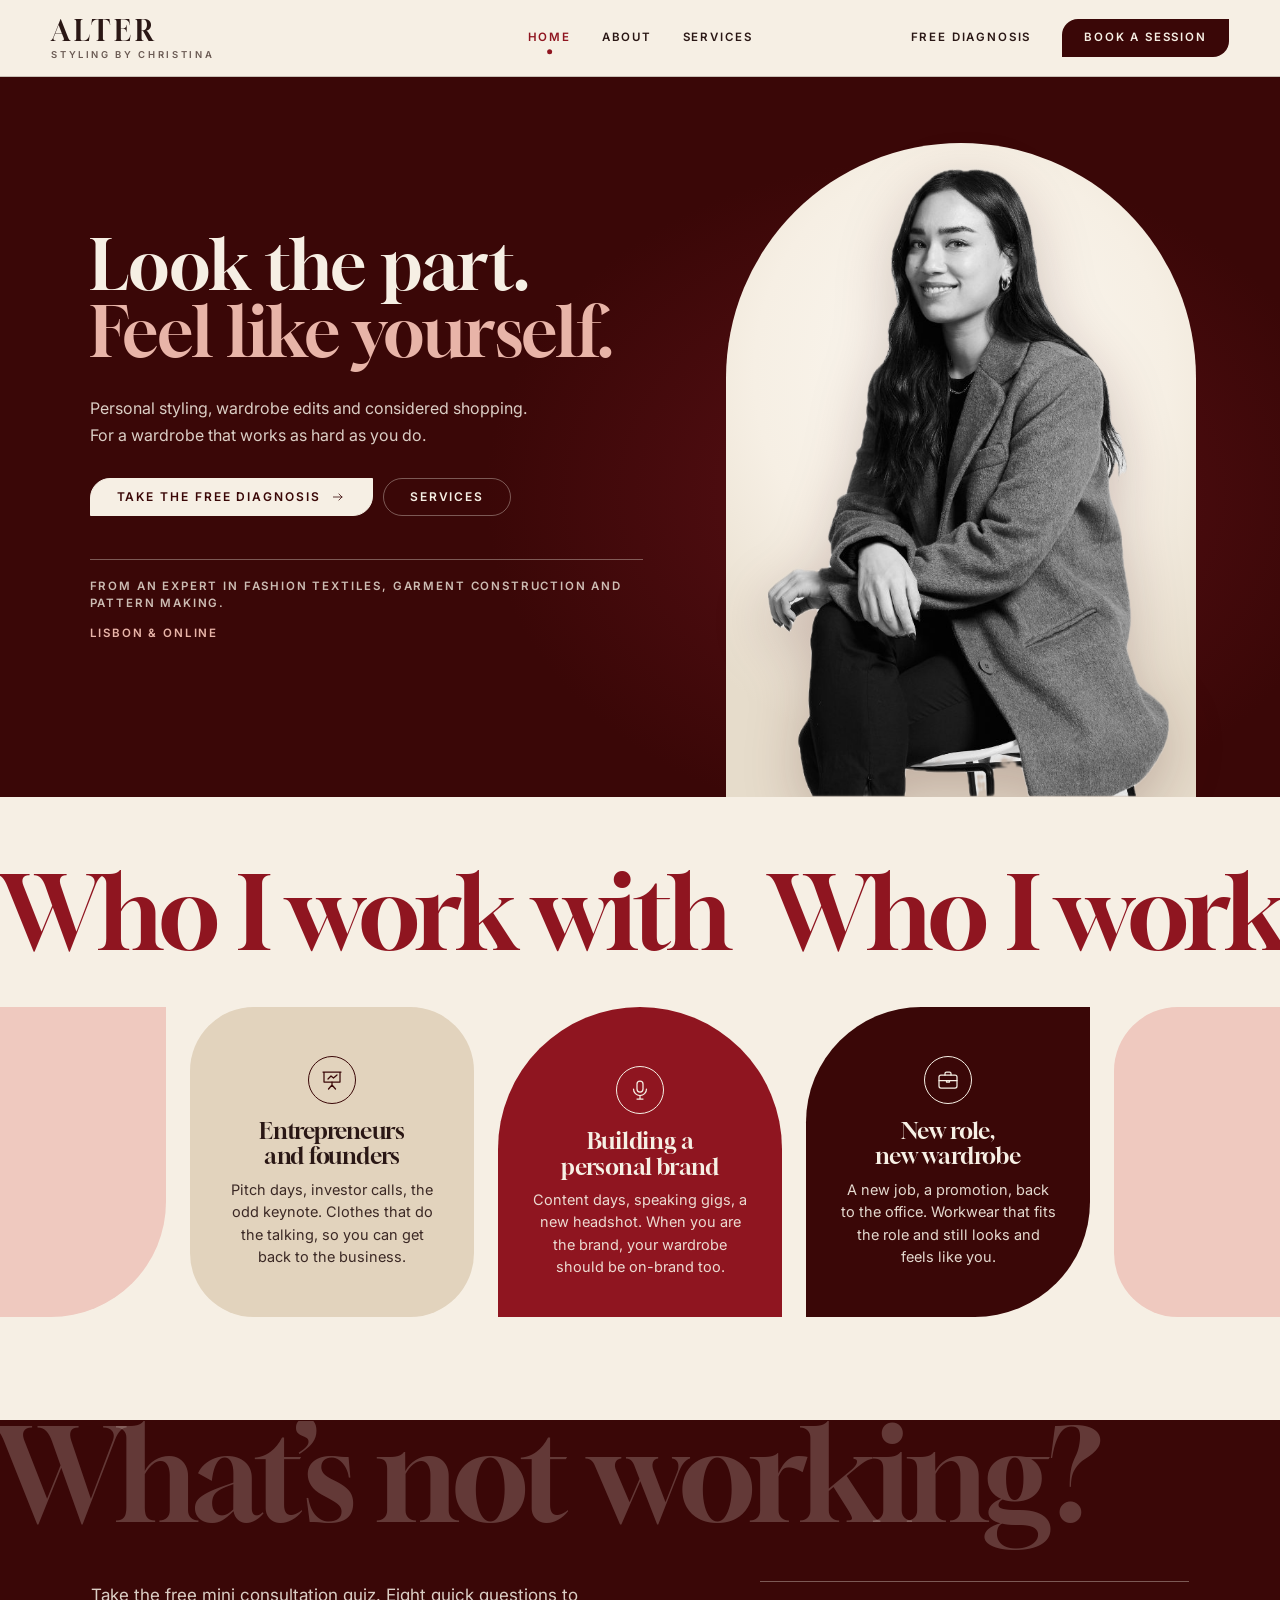
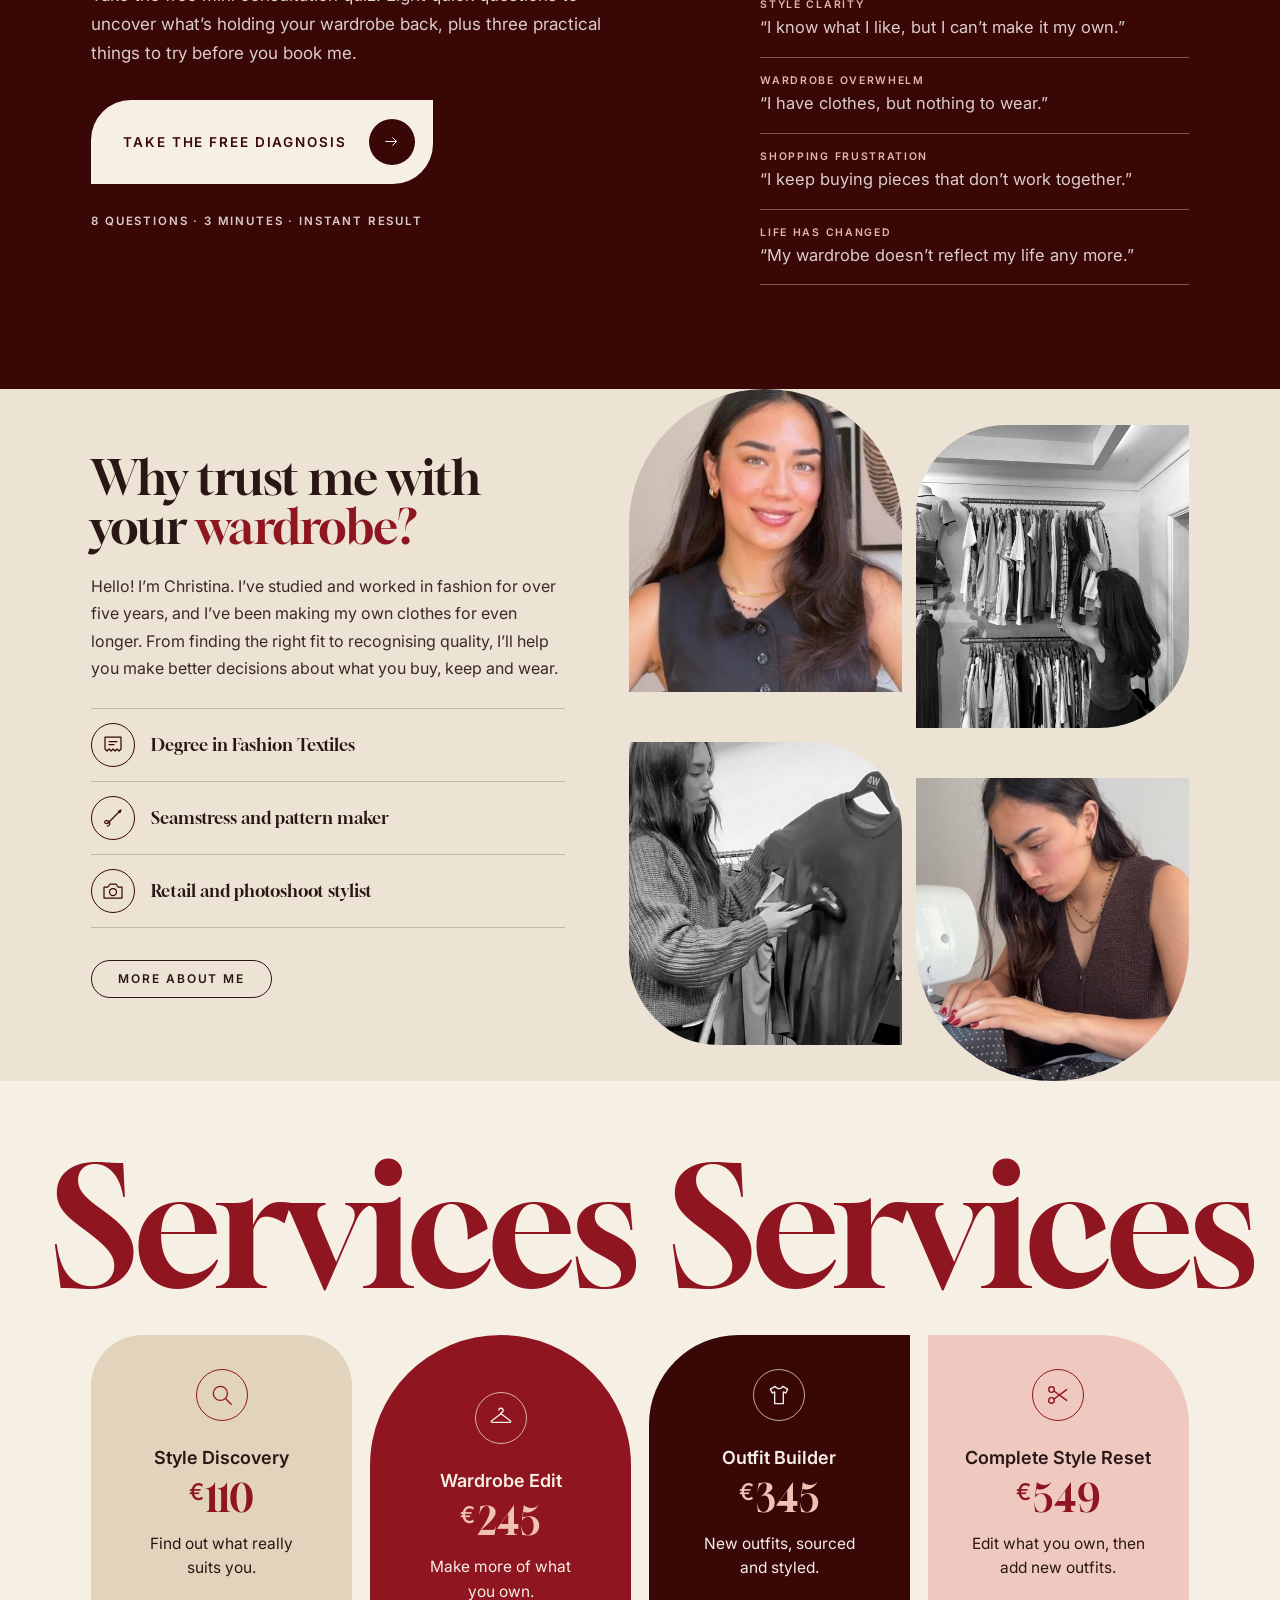
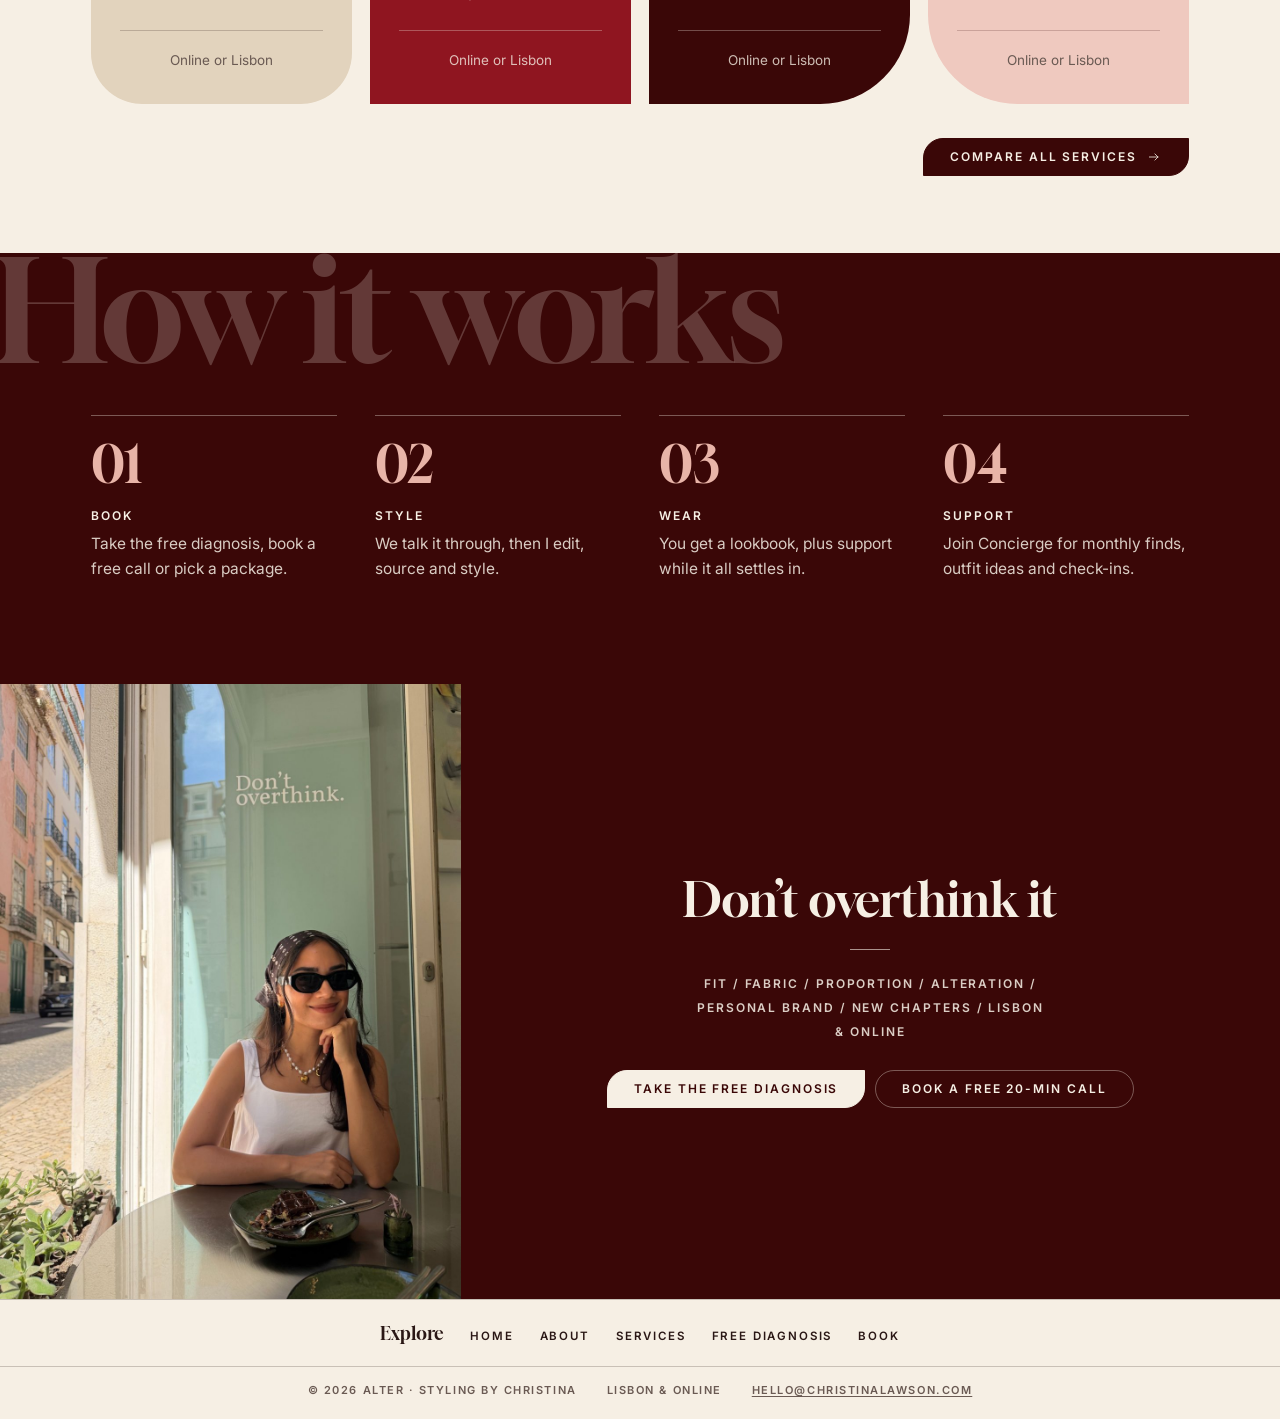
==== index.html @ 3472af80 "Launch ALTER, styling by Christina Static site for stylingbychristina.com: home, about, services, fr" ====
<!doctype html>
<html lang="en-GB">
<head>
<meta charset="utf-8">
<meta name="viewport" content="width=device-width, initial-scale=1">
<title>ALTER · Personal styling by Christina</title>
<meta name="description" content="Personal styling from someone trained in how clothes are made. Wardrobe edits, outfit building and fit advice, online and in Lisbon.">
<link rel="canonical" href="https://stylingbychristina.com/">
<meta property="og:type" content="website">
<meta property="og:site_name" content="ALTER · Styling by Christina">
<meta property="og:title" content="ALTER · Personal styling by Christina">
<meta property="og:description" content="Personal styling from someone trained in how clothes are made. Wardrobe edits, outfit building and fit advice, online and in Lisbon.">
<meta property="og:url" content="https://stylingbychristina.com/">
<meta property="og:image" content="https://stylingbychristina.com/img/share.jpg">
<meta name="twitter:card" content="summary_large_image">
<link rel="preconnect" href="https://fonts.googleapis.com">
<link rel="preconnect" href="https://fonts.gstatic.com" crossorigin>
<link rel="stylesheet" href="https://fonts.googleapis.com/css2?family=Gloock&family=Inter:wght@400;500;600&display=swap">
<link rel="stylesheet" href="style.css?v=235">
<link rel="icon" href="favicon.svg" type="image/svg+xml">
</head>
<body>
<a class="skip" href="#main">Skip to content</a>
<header class="hdr">
  <div class="hdr__in">
    <nav class="nav" id="nav" aria-label="Main">
      <div class="nav__l"><a href="index.html" aria-current="page">Home</a><a href="about.html">About</a><a href="services.html">Services</a></div>
      <div class="nav__r"><a href="quiz.html">Free diagnosis</a><a href="book.html">Book a session</a></div>
    </nav>
    <a class="logo" href="index.html" aria-label="ALTER, home"><span class="logo__word">ALTER</span><span class="logo__sub">Styling by Christina</span></a>
    <button class="menu-btn" type="button" aria-expanded="false" aria-controls="nav">Menu</button>
  </div>
</header>
<main id="main">

<section class="hero dark">
  <div class="wrap hero__in">
    <div class="hero__copy">
      <h1 class="hero__title"><span class="nw">Look the part.</span> <em class="nw">Feel like yourself.</em></h1>
      <p class="hero__lead"><span>Personal styling, wardrobe edits and considered shopping.</span> <span>For a wardrobe that works as hard as you do.</span></p>
      <div class="btn-row"><a class="btn btn--fill" href="quiz.html">Take the free diagnosis <span class="arr" aria-hidden="true"></span></a><a class="btn" href="services.html">Services</a></div>
      <p class="hero__cred">From an expert in fashion textiles, garment construction and pattern making.<span class="hero__cred-place">Lisbon &amp; online</span></p>
    </div>
    <figure class="hero__fig">
      <img src="img/coat-cutout.png" alt="Christina, smiling, in a grey wool coat" width="635" height="955" fetchpriority="high">
    </figure>
  </div>
</section>

<section class="sec who who--type">
  <div class="who__type" aria-hidden="true">
    <div class="who__row"><span>Who I work with &nbsp;Who I work with &nbsp;Who I work with &nbsp;Who I work with &nbsp;</span></div>
  </div>
  <div class="wrap">
    <div class="who__head">
      <h2 class="visually-hidden">Who I work with</h2>
    </div>
    <ul class="shapes shapes--bleed" role="list">
      <li class="shape-blank" aria-hidden="true"><div class="shape shape--arch"></div></li>
      <li class="shape-blank" aria-hidden="true"><div class="shape shape--leaf shape--blush"></div></li>
      <li><div class="shape shape--soft"><span class="shape__icon"><svg viewBox="0 0 24 24" fill="none" stroke="currentColor" stroke-width="1.25" stroke-linecap="round" stroke-linejoin="round" aria-hidden="true"><path d="M3 4h18M4 4v10h16V4"/><path d="m8 11 3-3 2.5 2L17 7"/><path d="M12 14v3M8.5 21l3.5-4 3.5 4"/></svg></span><h3>Entrepreneurs and founders</h3><p>Pitch days, investor calls, the odd keynote. Clothes that do the talking, so you can get back to the business.</p></div></li>
      <li><div class="shape shape--arch"><span class="shape__icon"><svg viewBox="0 0 24 24" fill="none" stroke="currentColor" stroke-width="1.25" stroke-linecap="round" stroke-linejoin="round" aria-hidden="true"><rect x="9" y="3" width="6" height="11" rx="3"/><path d="M5.5 11a6.5 6.5 0 0 0 13 0M12 17.5V21M9 21h6"/></svg></span><h3>Building a personal brand</h3><p>Content days, speaking gigs, a new headshot. When you are the brand, your wardrobe should be on-brand too.</p></div></li>
      <li><div class="shape shape--leaf"><span class="shape__icon"><svg viewBox="0 0 24 24" fill="none" stroke="currentColor" stroke-width="1.25" stroke-linecap="round" stroke-linejoin="round" aria-hidden="true"><rect x="3" y="7" width="18" height="13" rx="2"/><path d="M9 7V5.5A1.5 1.5 0 0 1 10.5 4h3A1.5 1.5 0 0 1 15 5.5V7M3 12.5h18M10.5 12.5v1.5h3v-1.5"/></svg></span><h3>New role, new wardrobe</h3><p>A new job, a promotion, back to the office. Workwear that fits the role and still looks and feels like you.</p></div></li>
      <li class="shape-blank" aria-hidden="true"><div class="shape shape--soft shape--blush"></div></li>
      <li class="shape-blank" aria-hidden="true"><div class="shape shape--arch"></div></li>
    </ul>
  </div>
</section>


<section class="c-diag dark c-diag--corner">
  <h2 class="method-corner corner-wrap">What’s not working?</h2>
  <div class="wrap c-diag__in">
    <div class="c-diag__text">
      <p>Take the free mini consultation quiz. Eight quick questions to uncover what’s holding your wardrobe back, plus three practical things to try before you book me.</p>
      <a class="btn btn--fill c-diag__cta" href="quiz.html">Take the free diagnosis <span class="arr" aria-hidden="true"></span></a>
      <p class="c-diag__meta">8 questions · 3 minutes · instant result</p>
    </div>
    <ul class="c-diag__quotes" role="list"><li><span>Style clarity</span><p>“I know what I like, but I can’t make it my own.”</p></li><li><span>Wardrobe overwhelm</span><p>“I have clothes, but nothing to wear.”</p></li><li><span>Shopping frustration</span><p>“I keep buying pieces that don’t work together.”</p></li><li><span>Life has changed</span><p>“My wardrobe doesn’t reflect my life any more.”</p></li></ul>
  </div>
</section>

<section class="sec sec--sand heart-sec">
  <div class="wrap heart">
    <div>
      <h2>Why trust me with your <em>wardrobe?</em></h2>
      <p class="lead heart__hello">Hello! I’m Christina. I’ve studied and worked in fashion for over five years, and I’ve been making my own clothes for even longer. From finding the right fit to recognising quality, I’ll help you make better decisions about what you buy, keep and wear.</p>
      <ul class="trust">
        <li><span class="trust__icon"><svg viewBox="0 0 24 24" fill="none" stroke="currentColor" stroke-width="1.25" stroke-linecap="round" stroke-linejoin="round" aria-hidden="true"><path d="M4 4h16v12l-2 2-2-2-2 2-2-2-2 2-2-2-2 2-2-2z"/><path d="M8 8.5h8M8 11.5h5"/></svg></span><div><strong>Degree in Fashion Textiles</strong></div></li>
        <li><span class="trust__icon"><svg viewBox="0 0 24 24" fill="none" stroke="currentColor" stroke-width="1.25" stroke-linecap="round" stroke-linejoin="round" aria-hidden="true"><path d="M20 4 7.5 16.5"/><circle cx="18.6" cy="5.4" r=".9"/><path d="M7.5 16.5c-1.6 1.6-3.8 1.2-3.8-.4s2.6-2 4.2-.6c1.8 1.6 1 4.6-1.6 4.6"/></svg></span><div><strong>Seamstress and pattern maker</strong></div></li>
        <li><span class="trust__icon"><svg viewBox="0 0 24 24" fill="none" stroke="currentColor" stroke-width="1.25" stroke-linecap="round" stroke-linejoin="round" aria-hidden="true"><path d="M3 8h4l2-3h6l2 3h4v11H3z"/><circle cx="12" cy="13" r="3.5"/></svg></span><div><strong>Retail and photoshoot stylist</strong></div></li>
      </ul>
      <a class="btn" href="about.html">More about me</a>
    </div>
    <figure class="heart__grid">
      <img src="img/headshot.jpg" alt="Christina, smiling, in a black waistcoat" width="286" height="358" loading="lazy">
      <img class="bw" src="img/rail.jpg" alt="Christina looking through a rail of clothes" width="1050" height="1400" loading="lazy" style="object-position:60% 40%">
      <img class="bw" src="img/steaming.jpg" alt="Christina steaming a black T-shirt" width="869" height="1400" loading="lazy" style="object-position:40% 30%">
      <img src="img/sewing.jpg" alt="Christina at her sewing machine" width="801" height="1400" loading="lazy" style="object-position:50% 45%">
    </figure>
  </div>
</section>

<section class="c-svc">
  <div class="c-svc__stage">
    <p class="c-svc__word" aria-hidden="true"><span>Services Services Services Services</span></p>
  </div>
  <div class="wrap">
    <h2 class="sr-only">Services</h2>
    <ol class="c-svc__list" role="list"><li><a class="c-svc__item" href="services.html#discovery"><span class="c-svc__icon"><svg viewBox="0 0 24 24" fill="none" stroke="currentColor" stroke-width="1.25" stroke-linecap="round" stroke-linejoin="round" aria-hidden="true"><circle cx="10.5" cy="10.5" r="6.5"/><path d="m15.4 15.4 5.1 5.1"/></svg></span><h3>Style Discovery</h3><span class="c-svc__price"><span class="cur">€</span>110</span><p>Find out what really suits you.</p><span class="c-svc__fmt">Online or Lisbon</span></a></li><li><a class="c-svc__item" href="services.html#edit"><span class="c-svc__icon"><svg viewBox="0 0 24 24" fill="none" stroke="currentColor" stroke-width="1.25" stroke-linecap="round" stroke-linejoin="round" aria-hidden="true"><path d="M10 4.6a2 2 0 1 1 2 2.4V8"/><path d="M12 8 3.4 14.6c-.7.5-.3 1.4.5 1.4h16.2c.8 0 1.2-.9.5-1.4L12 8z"/></svg></span><h3>Wardrobe Edit</h3><span class="c-svc__price"><span class="cur">€</span>245</span><p>Make more of what you own.</p><span class="c-svc__fmt">Online or Lisbon</span></a></li><li><a class="c-svc__item" href="services.html#builder"><span class="c-svc__icon"><svg viewBox="0 0 24 24" fill="none" stroke="currentColor" stroke-width="1.25" stroke-linecap="round" stroke-linejoin="round" aria-hidden="true"><path d="M8.5 4 4 6.6l1.7 3.6L8 9.2V20h8V9.2l2.3 1 1.7-3.6L15.5 4c-.6 1.4-1.9 2.2-3.5 2.2S9.1 5.4 8.5 4z"/></svg></span><h3>Outfit Builder</h3><span class="c-svc__price"><span class="cur">€</span>345</span><p>New outfits, sourced and styled.</p><span class="c-svc__fmt">Online or Lisbon</span></a></li><li><a class="c-svc__item" href="services.html#reset"><span class="c-svc__icon"><svg viewBox="0 0 24 24" fill="none" stroke="currentColor" stroke-width="1.25" stroke-linecap="round" stroke-linejoin="round" aria-hidden="true"><circle cx="6" cy="7" r="2.6"/><circle cx="6" cy="17" r="2.6"/><path d="M8.3 8.3 20 17M8.3 15.7 20 7"/></svg></span><h3>Complete Style Reset</h3><span class="c-svc__price"><span class="cur">€</span>549</span><p>Edit what you own, then add new outfits.</p><span class="c-svc__fmt">Online or Lisbon</span></a></li></ol>
    <div class="c-svc__more"><a class="btn btn--fill" href="services.html">Compare all services <span class="arr" aria-hidden="true"></span></a></div>
  </div>
</section>


<section class="sec dark method-wrap method-wrap--corner">
  <h2 class="method-corner">How it works</h2>
  <div class="wrap">
    <ol class="method" role="list">
      <li class="mstep"><i>01</i><strong>Book</strong><span>Take the free diagnosis, book a free call or pick a package.</span></li>
      <li class="mstep"><i>02</i><strong>Style</strong><span>We talk it through, then I edit, source and style.</span></li>
      <li class="mstep"><i>03</i><strong>Wear</strong><span>You get a lookbook, plus support while it all settles in.</span></li>
      <li class="mstep"><i>04</i><strong>Support</strong><span>Join Concierge for monthly finds, outfit ideas and check-ins.</span></li>
    </ol>
    </div>
  </div>
</section>

<section class="s-split">
  <div class="ph" style="background-image:url(img/cafe-lisbon.jpg); background-position:center 22%;" role="img" aria-label="Christina at a Lisbon café, with ‘Don’t overthink’ written on the window"></div>
  <div class="s-split__panel dark">
    <h2>Don’t overthink it</h2>
    <div class="rule"></div>
    <p class="s-split__list">Fit / Fabric / Proportion / Alteration / Personal brand / New chapters / Lisbon &amp; online</p>
    <div class="btn-row" style="justify-content:center"><a class="btn btn--fill" href="quiz.html">Take the free diagnosis</a><a class="btn" href="book.html?p=call">Book a free 20-min call</a></div>
  </div>
</section>
</main>
<footer class="footer">
  <div class="footer__row"><em>Explore</em><a href="index.html">Home</a><a href="about.html">About</a><a href="services.html">Services</a><a href="quiz.html">Free diagnosis</a><a href="book.html">Book</a></div>
  <div class="footer__small"><span>© 2026 ALTER · Styling by Christina</span><span>Lisbon &amp; online</span><a href="mailto:hello@christinalawson.com">hello@christinalawson.com</a></div>
</footer>
<script src="main.js?v=235"></script>
</body>
</html>
---- style.css ----
/* ALTER — v7 · Scarlet / Celeste-style editorial system
   oxblood + cream blocks, tall serif capitals, small crisp sans,
   square framed photos with "Fig." captions, thin rules, square buttons. */
:root {
  --ox: #3a0707;
  --ox-2: #4e0b0e;
  --red: #8f1520;
  --cream: #f6efe4;
  --cream-2: #ece3d4;
  --ink: #2a1715;
  --text: #3a2a26;
  --muted: #6a5a53; /* was #7a6a63: 4.5:1 on cream, 4.1:1 on cream-2 */
  --line: rgba(42, 23, 21, .22);
  --line-light: rgba(246, 239, 228, .35);
  --display: "Gloock", "Didot", Georgia, serif;
  --sans: "Inter", "Helvetica Neue", Arial, sans-serif;
  --gutter: clamp(18px, 4vw, 56px);
  --max: 1200px;
  --ease-out: cubic-bezier(.16, 1, .3, 1);
  --arrow: url("data:image/svg+xml,%3Csvg xmlns='http://www.w3.org/2000/svg' viewBox='0 0 24 24' fill='none' stroke='black' stroke-width='1.6' stroke-linecap='square'%3E%3Cpath d='M3 12h17M14 6l6 6-6 6'/%3E%3C/svg%3E");
  --star: url("data:image/svg+xml,%3Csvg xmlns='http://www.w3.org/2000/svg' viewBox='0 0 24 24'%3E%3Cpath d='M12 0c.6 6.6 5.4 11.4 12 12-6.6.6-11.4 5.4-12 12-.6-6.6-5.4-11.4-12-12C6.6 11.4 11.4 6.6 12 0z'/%3E%3C/svg%3E");
}

*, *::before, *::after { box-sizing: border-box; }
html { -webkit-text-size-adjust: 100%; scroll-behavior: smooth; }
body { margin: 0; background: var(--cream); color: var(--text); font: 400 16px/1.7 var(--sans); -webkit-font-smoothing: antialiased; overflow-x: hidden; }
img { max-width: 100%; display: block; }
a { color: inherit; }
p { margin: 0 0 1em; }
::selection { background: var(--ox); color: var(--cream); }
.dark ::selection, .s-diag ::selection { background: var(--cream); color: var(--ox); }
html { font-synthesis: none; font-variant-numeric: lining-nums; caret-color: var(--red); accent-color: var(--ox); scrollbar-color: rgba(42, 23, 21, .35) var(--cream); }
a { text-underline-offset: .22em; text-decoration-thickness: 1px; }
h1, h2, h3, .h2, .display, .quiz__q, .faq summary { text-wrap: balance; }
p, li { text-wrap: pretty; }
.prod__badge, .detail__price, .tier__price, .rx .price, .choice .box em { font-variant-numeric: lining-nums tabular-nums; }
/* Drawn arrow and star, in place of text glyphs */
.arr { display: inline-block; width: 1.25em; height: 1em; flex: none; vertical-align: -.15em; background: currentColor; -webkit-mask: var(--arrow) center / contain no-repeat; mask: var(--arrow) center / contain no-repeat; transition: transform .35s var(--ease-out); }
a:hover .arr, button:hover .arr, a:focus-visible .arr { transform: translateX(3px); }
:focus-visible { outline: 2px solid var(--red); outline-offset: 3px; }
[hidden] { display: none !important; }
.wrap { width: 100%; max-width: var(--max); margin: 0 auto; padding: 0 var(--gutter); }
.skip { position: absolute; left: -999px; top: 0; background: var(--ink); color: #fff; padding: 10px 14px; z-index: 100; }
.skip:focus { left: 8px; top: 8px; }

/* ---------- type ---------- */
.label { display: inline-block; font: 600 12px/1.5 var(--sans); letter-spacing: .16em; text-transform: uppercase; color: var(--muted); }
.title, .display, .h2, h1, h2 { font-family: var(--display); font-weight: 400; text-transform: none; letter-spacing: -.01em; line-height: 1.04; margin: 0; color: var(--ink); }
.display, h1 { font-size: clamp(42px, 5.2vw, 76px); }
.h2, h2 { font-size: clamp(30px, 3.7vw, 52px); }
.title em, h1 em, h2 em, .serif { font-style: normal; text-transform: none; color: var(--red); }
.dark h1 em, .dark h2 em, .s-diag h2 em, .dark .serif { color: #e8b4a8; }
.lead { font-size: 16.5px; line-height: 1.75; max-width: 34em; color: var(--text); }
.hand, .brush { font-style: normal; }

/* ---------- buttons (square, thin) ---------- */
.btn { display: inline-flex; align-items: center; justify-content: center; gap: 10px; padding: 12px 22px; border: 1px solid currentColor; background: transparent; color: var(--ink); font: 600 12px/1 var(--sans); letter-spacing: .16em; text-transform: uppercase; text-decoration: none; cursor: pointer; transition: background .2s, color .2s, border-color .2s; border-radius: 0; }
.btn svg { width: 13px; height: 13px; }
.btn:hover { background: var(--ink); border-color: var(--ink); color: var(--cream); }
.btn--fill, .btn--solid, .btn--chalk { background: var(--ox); border-color: var(--ox); color: var(--cream); }
.btn--fill:hover, .btn--solid:hover, .btn--chalk:hover { background: var(--red); border-color: var(--red); color: #fff; }
.dark .btn { color: var(--cream); border-color: var(--line-light); }
.dark .btn:hover { background: var(--cream); color: var(--ox); border-color: var(--cream); }
.dark .btn--fill, .dark .btn--solid { background: var(--cream); color: var(--ox); border-color: var(--cream); }
.dark .btn--fill:hover, .dark .btn--solid:hover { background: transparent; color: var(--cream); }
.btn-row { display: flex; flex-wrap: wrap; gap: 10px; align-items: center; }
.textlink { font: 600 12px var(--sans); letter-spacing: .16em; text-transform: uppercase; text-decoration: none; border-bottom: 1px solid currentColor; padding-bottom: 3px; }

/* ---------- dark blocks ---------- */
.dark { background: var(--ox); color: var(--cream); }
.dark .label { color: rgba(246,239,228,.7); }
.dark .title, .dark h1, .dark h2, .dark .h2 { color: var(--cream); }
.dark .lead, .dark p { color: rgba(246,239,228,.86); }

/* ---------- header: centred wordmark, stacked nav ---------- */
.hdr { position: sticky; top: 0; z-index: 50; background: var(--cream); border-bottom: 1px solid var(--line); }
.hdr__in { position: relative; display: flex; justify-content: center; align-items: center; height: 92px; }
.logo { text-decoration: none; color: var(--ink); text-align: center; line-height: 1; position: relative; z-index: 2; }
.logo__word { display: block; font: 400 34px/1 var(--display); letter-spacing: .14em; margin-right: -.14em; }
.logo__sub { display: block; font: 600 10.5px/1 var(--sans); letter-spacing: .3em; text-transform: uppercase; color: var(--muted); margin-top: 6px; }
.nav { position: absolute; inset: 0 var(--gutter); display: flex; justify-content: space-between; align-items: center; pointer-events: none; }
.nav > div { display: grid; gap: 3px; pointer-events: auto; }
.nav__r { text-align: right; justify-items: end; }
.nav a { font: 600 11.5px/1.6 var(--sans); letter-spacing: .16em; text-transform: uppercase; text-decoration: none; color: var(--ink); }
.nav a:hover, .nav a[aria-current="page"] { color: var(--red); }
.nav a[aria-current="page"] { text-decoration: underline; text-underline-offset: 4px; }
.menu-btn { display: none; position: absolute; right: var(--gutter); top: 50%; transform: translateY(-50%); background: none; border: 0; width: 44px; height: 44px; cursor: pointer; color: var(--ink); font-size: 0; }
.menu-btn::before, .menu-btn::after { content: ""; position: absolute; left: 10px; right: 10px; height: 1px; background: currentColor; transition: transform .25s, top .25s; }
.menu-btn::before { top: 18px; } .menu-btn::after { top: 25px; }
.menu-btn[aria-expanded="true"]::before { top: 22px; transform: rotate(45deg); }
.menu-btn[aria-expanded="true"]::after { top: 22px; transform: rotate(-45deg); }
@media (max-width: 860px) {
  .hdr__in { height: 74px; }
  .logo__word { font-size: 28px; }
  .menu-btn { display: block; }
  .nav { position: fixed; inset: 74px 0 auto 0; flex-direction: column; align-items: flex-start; gap: 6px; background: var(--ox); padding: 22px var(--gutter) 30px; transform: translateY(-130%); transition: transform .35s; z-index: -1; pointer-events: auto; }
  .nav.is-open { transform: none; }
  .nav > div { gap: 6px; justify-items: start; text-align: left; }
  .nav a { font: 400 30px/1.2 var(--display); letter-spacing: .02em; color: var(--cream); }
}

/* ---------- framed photos ---------- */
.ph { background-color: #d8cdbd; background-size: cover; background-position: center; background-repeat: no-repeat; }
.bw { filter: grayscale(1) contrast(1.04); }
.frame { position: relative; }
.frame::after { content: ""; position: absolute; inset: 8px; border: 1px solid rgba(246,239,228,.7); pointer-events: none; }
.fig { margin: 0; }
.fig figcaption { font: 500 11px var(--sans); letter-spacing: .06em; color: var(--muted); margin-top: 8px; }

/* ---------- hero (split) ---------- */
.s-hero { display: grid; grid-template-columns: 4fr 6fr; min-height: min(calc(100vh - 92px), 760px); }
.s-hero__panel { padding: clamp(40px, 5vw, 72px) clamp(24px, 4vw, 56px); display: flex; flex-direction: column; justify-content: space-between; gap: 32px; }
.s-hero__panel h1 { font-size: clamp(44px, 4.6vw, 72px); }
.s-hero__thumb { width: 96px; aspect-ratio: 1; }
.s-hero__panel .label { color: var(--cream); }
.s-hero__panel p { font-size: 15.5px; max-width: 30em; margin: 10px 0 18px; }
.s-hero__img { position: relative; background-size: cover; background-position: 50% 30%; min-height: 460px; }
.s-hero__word { position: absolute; top: clamp(24px, 4vw, 48px); left: 0; right: 0; text-align: center; font: 400 clamp(54px, 7.4vw, 116px)/.9 var(--display); color: var(--cream); letter-spacing: .01em; margin: 0; }
@media (max-width: 860px) { .s-hero { grid-template-columns: 1fr; } .s-hero__img { min-height: 520px; } }
@media (max-width: 480px) { .s-hero .btn-row, .s-split .btn-row { flex-direction: column; align-items: stretch; } }

/* ---------- home hero: cut-out portrait over an arch frame ---------- */
.hero { position: relative; overflow: hidden; background: radial-gradient(ellipse 55% 75% at 72% 58%, #5a1016 0%, var(--ox) 62%), var(--ox); }
.hero__in { display: grid; grid-template-columns: minmax(0, 1.05fr) minmax(0, .95fr); gap: clamp(24px, 4vw, 64px); align-items: end; min-height: min(calc(100svh - 92px), 740px); }
.hero__copy { align-self: center; padding: clamp(36px, 4vw, 56px) 0; position: relative; z-index: 2; }
.hero__title { font-size: clamp(44px, 5.3vw, 82px); line-height: .98; letter-spacing: -.005em; margin: 0 0 clamp(20px, 2.4vw, 30px); max-width: 11ch; }
.hero__title em { color: #e8b4a8; }
.hero__lead { font-size: clamp(16px, 1.25vw, 18px); line-height: 1.7; max-width: 30em; margin: 0 0 28px; color: rgba(246,239,228,.86); }
.hero__lead span { display: block; }
.hero__cred { display: flex; flex-wrap: wrap; align-items: center; gap: 6px 14px; margin: clamp(28px, 3.4vw, 44px) 0 0; padding-top: 18px; border-top: 1px solid var(--line-light); font: 600 11.5px/1.5 var(--sans); letter-spacing: .16em; text-transform: uppercase; color: rgba(246,239,228,.78) !important; }
.hero__cred-place { flex-basis: 100%; margin-top: 6px; color: #e8b4a8; }
.hero__cred i { width: 4px; height: 4px; border-radius: 50%; background: currentColor; opacity: .7; }
.hero__fig { position: relative; margin: 0; align-self: end; justify-self: center; width: min(100%, 470px); padding-top: clamp(28px, 3.4vw, 48px); }
/* the arch: a cream niche she sits in, with a fine outline a step outside it */
.hero__fig::before { content: ""; position: absolute; left: -14px; right: -14px; top: calc(clamp(28px, 3.4vw, 48px) - 14px); bottom: -1px; border: 1px solid rgba(246,239,228,.38); border-bottom: 0; border-radius: 999px 999px 0 0; }
.hero__fig::after { content: ""; position: absolute; left: 0; right: 0; top: clamp(28px, 3.4vw, 48px); bottom: -1px; border-radius: 999px 999px 0 0; background: radial-gradient(ellipse 80% 60% at 50% 35%, #fbf7f0, var(--cream) 55%, #e6dccb); }
.hero__fig img { position: relative; z-index: 1; display: block; width: 88%; height: auto; max-height: min(calc(100svh - 92px - 96px), 700px); object-fit: contain; object-position: bottom; margin: -10px auto 0; filter: drop-shadow(0 18px 28px rgba(58,7,7,.22)); }
@media (max-width: 860px) {
  .hero__in { grid-template-columns: 1fr; min-height: 0; }
  .hero__copy { padding: 44px 0 8px; }
  .hero__fig { width: min(88%, 400px); padding-top: 24px; }
  .hero__fig::before { top: 24px; } .hero__fig::after { top: 40px; }
  .hero__fig img { max-height: 480px; }
}
@media (max-width: 480px) { .hero .btn-row { flex-direction: column; align-items: stretch; } }

/* ---------- section scaffolding ---------- */
.sec { padding: clamp(64px, 8vw, 112px) 0; }
.sec--tight { padding: clamp(48px, 6vw, 80px) 0; }
.sec--sand { background: var(--cream-2); }
.sec-head { margin-bottom: clamp(30px, 4vw, 48px); }
.sec-head .lead { margin-top: 16px; }
.center { text-align: center; }
.center .lead { margin-left: auto; margin-right: auto; }

/* heart: text + stacked figs */
.heart { display: grid; grid-template-columns: 1fr minmax(0, 440px); gap: clamp(36px, 8vw, 140px); align-items: center; }
.heart h2 { margin: 0 0 22px; }
.heart__figs { display: grid; gap: 22px; }
.heart__hello { font-size: clamp(16px, 1.2vw, 17.5px); line-height: 1.7; color: var(--text); max-width: 34em; margin: 0 0 26px; }
.heart__hello em { font: 400 1.1em/1 var(--display); font-style: normal; color: var(--red); }
.trust { list-style: none; margin: 0 0 32px; padding: 0; border-top: 1px solid var(--line); max-width: 640px; }
.trust li { display: grid; grid-template-columns: 44px 1fr; gap: 16px; align-items: center; padding: 14px 0; border-bottom: 1px solid var(--line); }
.trust__icon { display: grid; place-items: center; width: 44px; height: 44px; border-radius: 50%; border: 1px solid var(--ox); color: var(--ox); }
.trust__icon svg { width: 24px; height: 24px; }
.trust strong { display: block; font: 400 clamp(17px, 1.35vw, 19px)/1.25 var(--display); color: var(--ink); margin: 0; }
.trust p { margin: 0; font-size: 15.5px; line-height: 1.65; color: var(--text); }
.heart__figs .ph { aspect-ratio: 4 / 5; }
.heart__fig { margin: 0; justify-self: end; width: 100%; max-width: 286px; box-shadow: 0 24px 40px -28px rgba(42,23,21,.55); }
.heart__fig img { width: 100%; height: auto; aspect-ratio: 286 / 358; object-fit: cover; }
@media (max-width: 800px) { .heart { grid-template-columns: 1fr; } .heart__figs { grid-template-columns: 1fr 1fr; } .heart__fig { justify-self: start; } }

/* who I work with: an editorial index, each row routes to a package */
.who { background: var(--cream-2); }
.who__head { display: flex; flex-wrap: wrap; justify-content: space-between; align-items: end; gap: 12px 40px; margin-bottom: clamp(28px, 3.5vw, 44px); }
.who__head .lead { margin: 0; max-width: 30em; }
/* three plain shapes: rounded square, arch, leaf, text set inside */
.who { background: var(--cream); }
.shapes { list-style: none; margin: 0 auto; padding: 0; max-width: 900px; display: grid; grid-template-columns: repeat(3, minmax(0, 1fr)); gap: clamp(14px, 2vw, 24px); align-items: stretch; }
.shape { position: relative; height: 100%; min-height: clamp(260px, 24vw, 310px); display: flex; flex-direction: column; justify-content: center; align-items: center; gap: 10px; text-align: center; padding: clamp(26px, 3vw, 40px) clamp(22px, 2.4vw, 34px); }
.shape__label { font: 600 11.5px var(--sans); letter-spacing: .16em; text-transform: uppercase; opacity: .75; }
.shape__icon { display: grid; place-items: center; width: 48px; height: 48px; margin-bottom: 4px; border-radius: 50%; border: 1px solid currentColor; }
.shape__icon svg { width: 24px; height: 24px; }
.shape--soft .shape__icon { color: var(--ox); }
.shape h3 { margin: 0; font: 400 clamp(21px, 1.8vw, 26px)/1.1 var(--display); letter-spacing: -.01em; color: inherit; text-wrap: balance; }
.shape p { margin: 0; font-size: 14.5px; line-height: 1.55; max-width: 24ch; opacity: .9; }
.shape__go { display: inline-flex; align-items: center; gap: 8px; margin-top: 6px; white-space: nowrap; font: 600 11.5px var(--sans); letter-spacing: .16em; text-transform: uppercase; border-bottom: 1px solid currentColor; padding-bottom: 3px; }
/* rounded square */
.shape--soft { background: #e2d3bd; color: var(--ink); border-radius: clamp(44px, 5vw, 72px); }
/* arch */
.shape--arch { background: var(--red); color: var(--cream); border-radius: 999px 999px 0 0; padding-top: clamp(48px, 4.6vw, 64px); }
/* oval */
.shape--leaf { background: var(--ox); color: var(--cream); border-radius: clamp(80px, 9vw, 130px) 0 clamp(80px, 9vw, 130px) 0; }
.shape--arch .shape__go, .shape--leaf .shape__go { color: #f0c2b6; }
@media (max-width: 900px) { .shapes { grid-template-columns: 1fr; max-width: 360px; } .shape { min-height: 260px; } }

/* diagnosis: woven herringbone ground, hang tags on a rail */
.s-diag { position: relative; overflow: hidden; color: var(--cream);
  background:
    radial-gradient(ellipse 80% 70% at 50% 45%, transparent 40%, rgba(15, 2, 2, .45)),
    url("data:image/svg+xml,%3Csvg xmlns='http://www.w3.org/2000/svg' width='32' height='32'%3E%3Cpath d='M-16 -16 L0 0 L16 -16 L32 0 L48 -16 M-16 0 L0 16 L16 0 L32 16 L48 0 M-16 16 L0 32 L16 16 L32 32 L48 16 M-16 32 L0 48 L16 32 L32 48 L48 32' fill='none' stroke='%23f6efe4' stroke-opacity='.09' stroke-width='7' stroke-linejoin='miter'/%3E%3C/svg%3E") 0 0 / 307px 307px,
    var(--ox); }
.s-diag__in { position: relative; padding: clamp(36px, 4.5vw, 60px) 0 clamp(52px, 5.4vw, 72px); }
.ghost { overflow: hidden; white-space: nowrap; font: 400 clamp(48px, 6.4vw, 96px)/1 var(--display); color: rgba(246,239,228,.14); margin: 0 0 clamp(20px, 2.6vw, 34px); }
.ghost span { display: inline-block; animation: marquee 50s linear infinite; padding-right: .4em; }
@keyframes marquee { to { transform: translateX(-50%); } }
.s-diag__head { text-align: center; max-width: 860px; margin: 0 auto 28px; }
.s-diag__head h2 { font-size: clamp(32px, 3.6vw, 50px); }
.s-diag__head h2 { color: var(--cream); margin: 0 0 14px; }
.s-diag__head p { color: rgba(246,239,228,.86); margin: 0 auto; max-width: 50em; }

.rail { position: relative; list-style: none; margin: 0 auto; padding: 0; max-width: 1060px; display: grid; grid-template-columns: repeat(4, minmax(0, 1fr)); gap: clamp(20px, 3.6vw, 52px); }
/* the rail: a brass-toned bar with a soft cast shadow */
.rail::before { content: ""; position: absolute; top: 0; left: -24px; right: -24px; height: 4px; border-radius: 2px; background: linear-gradient(#e9dcc4, #b9a37f 60%, #8a7656); box-shadow: 0 3px 6px rgba(0,0,0,.45); z-index: 2; }
.tag { position: relative; padding-top: var(--drop); transform-origin: 50% 0; rotate: var(--tilt); filter: drop-shadow(0 18px 22px rgba(10,0,0,.45)) drop-shadow(0 2px 3px rgba(10,0,0,.3)); transition: rotate 1.4s var(--ease-out); }
.tag:nth-child(2) { transition-delay: .08s; } .tag:nth-child(3) { transition-delay: .16s; } .tag:nth-child(4) { transition-delay: .24s; }
/* string from the rail down through the eyelet */
.tag::before { content: ""; position: absolute; left: 50%; top: 0; height: calc(var(--drop) + 22px); width: 1px; margin-left: -.5px; background: linear-gradient(rgba(246,239,228,.9), rgba(246,239,228,.6)); z-index: 1; }
.tag__card { position: relative; padding: 48px 24px 30px; text-align: center; background: var(--cream); color: var(--ink);
  clip-path: polygon(14px 0, calc(100% - 14px) 0, 100% 14px, 100% 100%, 0 100%, 0 14px);
  -webkit-mask: radial-gradient(circle at 50% 22px, transparent 5px, #000 5.5px); mask: radial-gradient(circle at 50% 22px, transparent 5px, #000 5.5px); }
.tag:nth-child(even) .tag__card { background: var(--cream-2); }
/* eyelet ring and a printed inner border */
.tag__card::before { content: ""; position: absolute; left: 50%; top: 22px; width: 16px; height: 16px; margin: -8px 0 0 -8px; border-radius: 50%; border: 1.5px solid #b9a37f; }
.tag__card::after { content: ""; position: absolute; inset: 9px; border: 1px solid rgba(58, 7, 7, .18); pointer-events: none; clip-path: polygon(10px 0, calc(100% - 10px) 0, 100% 10px, 100% 100%, 0 100%, 0 10px); }
.tag strong { display: block; font: 600 11.5px/1.4 var(--sans); letter-spacing: .16em; text-transform: uppercase; color: var(--red); margin-bottom: 12px; }
.tag p { font: 400 18.5px/1.32 var(--display); margin: 0; color: var(--ink); }
/* on arrival the tags swing from the rail and settle */
.js .rail:not(.is-in) .tag { rotate: calc(var(--tilt) * -4); }

.s-diag__cta { text-align: center; margin: 0 0 clamp(44px, 5vw, 64px); }
.s-diag__cta .btn { background: var(--cream); color: var(--ox); border-color: var(--cream); padding: 14px 28px; }
.s-diag__cta .btn:hover { background: transparent; color: var(--cream); }
.s-diag__cta p { font: 600 12px var(--sans); letter-spacing: .16em; text-transform: uppercase; color: rgba(246,239,228,.7); margin: 10px 0 0; }
@media (max-width: 860px) { .rail { grid-template-columns: 1fr 1fr; row-gap: 0; } .rail::after { content: ""; position: absolute; left: -24px; right: -24px; top: 50%; } }
@media (max-width: 560px) {
  .rail { grid-template-columns: 1fr; max-width: 320px; gap: 18px; }
  .rail::before { display: none; }
  .tag { padding-top: 0; rotate: 0deg; }
  .tag::before { display: none; }
  .js .rail:not(.is-in) .tag { rotate: 0deg; }
}

/* shop grid (services) */
.shop-head { display: flex; justify-content: space-between; align-items: end; gap: 20px; margin-bottom: clamp(30px, 4vw, 44px); flex-wrap: wrap; }
.prods { display: grid; grid-template-columns: repeat(4, 1fr); gap: clamp(16px, 2.4vw, 28px); }
.prod { text-decoration: none; color: var(--ink); display: block; }
.prod__img { position: relative; aspect-ratio: 4 / 5; margin-bottom: 12px; }
.prod__img .ph { position: absolute; inset: 0; transition: filter .3s; }
.prod__badge { position: absolute; top: -14px; right: -14px; width: 62px; height: 62px; border-radius: 50%; background: var(--ox); color: var(--cream); display: grid; place-items: center; font: 400 18px/1 var(--display); z-index: 2; }
.prod__meta { display: flex; justify-content: space-between; align-items: center; gap: 10px; font: 600 12px var(--sans); letter-spacing: .14em; text-transform: uppercase; }
.prod p { font-size: 15px; color: var(--muted); margin: 6px 0 0; }
.prod:hover .ph.bw, .prod:focus-visible .ph.bw { filter: grayscale(0); }
.prod:focus-visible { outline-offset: 6px; }
@media (max-width: 900px) { .prods { grid-template-columns: 1fr 1fr; row-gap: 40px; } .prod__badge { right: -8px; width: 54px; height: 54px; font-size: 16px; } }

/* services: a rising staircase, one step per level of support.
   Columns are subgrids so names, prices and lines sit level; only the colour block steps up. */
.svc4 { list-style: none; margin: 0; padding: 0; display: grid; grid-template-columns: repeat(4, minmax(0, 1fr)); gap: 0; --rows: 7; }
.svc4--brief { --rows: 6; }
.svc4 > li { display: grid; grid-template-rows: subgrid; grid-row: span var(--rows); }
.svc4 > li:nth-child(1) { --bg: var(--cream-2); }
.svc4 > li:nth-child(2) { --bg: #e2d3bd; }
.svc4 > li:nth-child(3) { --bg: var(--red); --fg: var(--cream); }
.svc4 > li:nth-child(4) { --bg: var(--ox);  --fg: var(--cream); }
.svc4__item { --fg-c: var(--fg, var(--ink)); display: grid; grid-template-rows: subgrid; grid-row: span var(--rows); align-content: start; padding: 34px clamp(20px, 2vw, 30px) 32px; color: var(--fg-c); text-decoration: none;
  background: var(--bg);
  
  transition: transform .5s var(--ease-out), filter .5s var(--ease-out); }
.svc4__item:hover::before, .svc4__item:focus-visible::before { opacity: .55; inset: 14px; }
.svc4__item:focus-visible { outline-offset: 4px; }
/* hairline frame inside each colour block */
.svc4__item { position: relative; }
.svc4__item::before { content: ""; position: absolute; left: 10px; right: 10px; bottom: 10px; top: 10px; border: 1px solid currentColor; opacity: .22; pointer-events: none; transition: opacity .4s var(--ease-out), inset .4s var(--ease-out); }
.svc4__top { display: flex; justify-content: space-between; align-items: center; margin-bottom: 26px; }
.svc4__icon { display: grid; place-items: center; width: 56px; height: 56px; border-radius: 50%; border: 1px solid currentColor; transition: background-color .4s var(--ease-out), color .4s var(--ease-out); }
.svc4__icon svg { width: 28px; height: 28px; }
.svc4__item:hover .svc4__icon, .svc4__item:focus-visible .svc4__icon { background: var(--fg-c); color: var(--bg); }
/* level marker: a serif roman numeral */
.svc4__lvl { font: 400 22px/1 var(--display); letter-spacing: .04em; opacity: .55; }
.svc4 h3 { align-self: end; font: 600 clamp(18px, 1.4vw, 20px)/1.25 var(--sans); letter-spacing: -.01em; margin: 0 0 8px; text-wrap: balance; color: inherit; }
.svc4__price { font: 400 clamp(34px, 3vw, 42px)/1 var(--display); letter-spacing: -.01em; margin: 0 0 18px; font-variant-numeric: lining-nums tabular-nums; color: var(--red); }
.svc4 > li:nth-child(n+3) .svc4__price { color: #f0c2b6; }
.svc4__what { font-size: 16px; line-height: 1.6; color: inherit; margin: 0 0 22px; max-width: 26ch; }
.svc4 ul { list-style: none; margin: 0 0 22px; padding: 16px 0 0; border-top: 1px solid color-mix(in srgb, currentColor 22%, transparent); font-size: 15px; line-height: 1.5; }
.svc4 ul li { position: relative; padding: 4px 0 4px 16px; }
.svc4 ul li::before { content: ""; position: absolute; left: 0; top: .82em; width: 7px; height: 1px; background: currentColor; opacity: .7; }
.svc4__fmt { align-self: end; font-size: 14px; line-height: 1.5; margin: 0 0 18px; padding-top: 14px; border-top: 1px solid color-mix(in srgb, currentColor 22%, transparent); opacity: .82; }
.svc4__more { align-self: start; justify-self: start; display: inline-flex; align-items: center; gap: 8px; font: 600 12px var(--sans); letter-spacing: .16em; text-transform: uppercase; border-bottom: 1px solid currentColor; padding-bottom: 3px; }
@media (max-width: 960px) { .svc4 { grid-template-columns: 1fr 1fr; } }
@media (max-width: 560px) { .svc4 { grid-template-columns: 1fr; } .svc4 > li, .svc4__item { display: block; } .svc4__item { display: flex; flex-direction: column; align-items: flex-start; } .svc4__item > *, .svc4 h3 { align-self: auto; } .svc4__top, .svc4__fmt { align-self: stretch; } }

/* values */
.values-wrap { background: var(--cream-2); }
.values-card { display: grid; grid-template-columns: 1.3fr .7fr; gap: clamp(28px, 5vw, 64px); align-items: center; background: var(--cream); padding: clamp(28px, 4vw, 52px); }
.vlist { list-style: none; padding: 0; margin: 22px 0 0; border-top: 1px solid var(--line); }
.vlist li { padding: 18px 0; border-bottom: 1px solid var(--line); }
.vlist p { font: 400 clamp(19px, 1.7vw, 23px)/1.3 var(--display); color: var(--ink); margin: 0; }
.values-card .ph { aspect-ratio: 4 / 5; }
@media (max-width: 860px) { .values-card { grid-template-columns: 1fr; } .values-card .ph { max-width: 320px; } }

/* methodology: three steps, read left to right */
.method { list-style: none; margin: 0 auto; padding: 0; max-width: 1120px; display: grid; grid-template-columns: repeat(4, minmax(0, 1fr)); gap: clamp(24px, 3vw, 44px); }
.mstep { position: relative; padding-top: 22px; border-top: 1px solid var(--line-light); }
.mstep i { display: block; font: 400 52px/1 var(--display); font-style: normal; color: #e8b4a8; margin-bottom: 18px; }
.mstep strong { display: block; font: 600 12px var(--sans); letter-spacing: .16em; text-transform: uppercase; color: var(--cream); margin-bottom: 8px; }
.mstep span { display: block; font-size: 15.5px; line-height: 1.65; color: rgba(246,239,228,.85); max-width: 28ch; }
@media (max-width: 960px) { .method { grid-template-columns: 1fr 1fr; row-gap: 36px; } }
@media (max-width: 560px) { .method { grid-template-columns: 1fr; gap: 28px; } }

/* split: photo / dark panel */
.s-split { display: grid; grid-template-columns: minmax(300px, 36%) 1fr; }
.s-split > .ph { aspect-ratio: 3 / 4; min-height: 0; background-size: cover; background-position: center !important; }
.s-split__panel { display: flex; flex-direction: column; justify-content: center; align-items: center; text-align: center; padding: clamp(48px, 6vw, 88px) var(--gutter); }
.s-split__panel h2 { margin: 0 0 6px; }
.s-split__panel .rule { width: 40px; height: 1px; background: var(--cream); opacity: .6; margin: 18px auto 22px; }
.s-split__list { font: 600 12px/2 var(--sans); letter-spacing: .16em; text-transform: uppercase; color: rgba(246,239,228,.85); max-width: 30em; margin: 0 auto 26px; }
@media (max-width: 800px) { .s-split { grid-template-columns: 1fr; } }

/* footer */
.footer { background: var(--cream); border-top: 1px solid var(--line); }
.footer__row { display: flex; flex-wrap: wrap; justify-content: center; align-items: baseline; gap: 10px 26px; padding: 22px var(--gutter); border-bottom: 1px solid var(--line); }
.footer__row em { font: 400 18px var(--display); font-style: normal; color: var(--ink); }
.footer__row a { font: 600 11.5px var(--sans); letter-spacing: .16em; text-transform: uppercase; text-decoration: none; color: var(--ink); }
.footer__row a:hover { color: var(--red); }
.footer__small { display: flex; flex-wrap: wrap; justify-content: center; gap: 8px 30px; padding: 16px var(--gutter) 22px; font: 600 11px var(--sans); letter-spacing: .14em; text-transform: uppercase; color: var(--muted); }

/* ======================= inner pages ======================= */
.p-hero { display: grid; grid-template-columns: 1.1fr .9fr; gap: clamp(28px, 5vw, 72px); align-items: center; padding: clamp(48px, 6vw, 88px) var(--gutter); }
.p-hero__copy { max-width: 560px; justify-self: end; width: 100%; }
.p-hero h1 { font-size: clamp(52px, 6.6vw, 100px); margin-bottom: clamp(36px, 5vw, 80px); }
.p-hero__img { aspect-ratio: 4 / 4.2; max-width: 520px; width: 100%; }
.p-hero__links { display: flex; flex-wrap: wrap; gap: 10px 26px; margin-bottom: 22px; }
.p-hero__links a { font: 600 11.5px var(--sans); letter-spacing: .16em; text-transform: uppercase; color: var(--cream); text-decoration: none; }
.p-hero__links a:hover { text-decoration: underline; }
@media (max-width: 860px) { .p-hero { grid-template-columns: 1fr; } .p-hero__copy { justify-self: start; } .p-hero h1 { margin-bottom: 20px; } }

.detail { display: grid; grid-template-columns: 5fr 70px 7fr; border-top: 1px solid var(--line); }
.detail__img { min-height: 520px; }
.detail__arrow { border-right: 1px solid var(--line); border-left: 1px solid var(--line); display: grid; place-items: center; font-size: 22px; color: var(--ink); }
.detail__text { padding: clamp(36px, 5vw, 72px); align-self: center; }
.detail__text h2 { font-size: clamp(34px, 3.6vw, 50px); margin: 0 0 6px; }
.detail__price { font: 400 26px var(--display); color: var(--red); margin-bottom: 16px; }
.detail__pain { font: 400 22px/1.3 var(--display); font-style: normal; color: var(--ink); margin: 0 0 14px; }
.detail__text h4 { font: 600 11px var(--sans); letter-spacing: .16em; text-transform: uppercase; margin: 22px 0 8px; color: var(--ink); }
.detail__text ul { list-style: none; padding: 0; margin: 0 0 22px; }
.detail__text li { font-size: 15.5px; padding: 2px 0; }
.detail__text li::before { content: "+ "; color: var(--red); }
.detail__note { font-size: 14px; color: var(--muted); }
@media (max-width: 860px) { .detail { grid-template-columns: 1fr; } .detail__arrow { display: none; } .detail__img { min-height: 360px; } }

.addons { display: grid; grid-template-columns: repeat(3, 1fr); border-top: 1px solid var(--ink); }
.addons > div { padding: 26px 26px 10px 0; }
.addons > div + div { padding-left: 26px; border-left: 1px solid var(--line); }
.addons h3 { font: 400 26px/1.1 var(--display); margin: 0 0 8px; color: var(--ink); }
.addons p { font-size: 15.5px; }
@media (max-width: 800px) { .addons { grid-template-columns: 1fr; } .addons > div, .addons > div + div { padding: 20px 0; border-left: 0; border-bottom: 1px solid var(--line); } }

.tiers { display: grid; grid-template-columns: 1fr 1fr; border-top: 1px solid var(--line-light); }
.tier { padding: 30px 30px 6px 0; }
.tier + .tier { padding-left: 30px; border-left: 1px solid var(--line-light); }
.tier h3 { font: 400 32px/1 var(--display); color: var(--cream); margin: 0 0 6px; }
.tier__price { font: 400 26px var(--display); color: rgba(246,239,228,.8); margin-bottom: 12px; }
.tier ul { list-style: none; padding: 0; margin: 0; font-size: 15.5px; }
.tier li::before { content: "+ "; }
@media (max-width: 700px) { .tiers { grid-template-columns: 1fr; } .tier + .tier { padding-left: 0; border-left: 0; border-top: 1px solid var(--line-light); } }

.faq { border-top: 1px solid var(--ink); max-width: 860px; margin: 0 auto; }
.faq details { border-bottom: 1px solid var(--line); }
.faq summary { list-style: none; cursor: pointer; padding: 20px 44px 20px 0; position: relative; font: 400 22px/1.3 var(--display); color: var(--ink); }
.faq summary::-webkit-details-marker { display: none; }
.faq summary::after { content: "+"; position: absolute; right: 4px; top: 50%; transform: translateY(-50%); font: 300 24px/1 var(--sans); transition: transform .25s; }
.faq details[open] summary::after { transform: translateY(-50%) rotate(45deg); }
.faq details p { padding: 0 44px 20px 0; margin: 0; font-size: 15px; }

.about-cols { columns: 2; column-gap: clamp(28px, 4vw, 56px); font-size: 15px; max-width: 900px; margin: 0 auto; text-align: left; }
.about-cols p { break-inside: avoid; }
.thumb-center { width: 64px; aspect-ratio: 1; margin: 0 auto 22px; }
@media (max-width: 700px) { .about-cols { columns: 1; } }

/* quiz (classes used by quiz.js) */
.quiz { max-width: 860px; margin: 0 auto; }
.quiz__bar { height: 1px; background: var(--line); margin-bottom: 34px; position: relative; overflow: hidden; }
.quiz__bar i { position: absolute; inset: 0 auto 0 0; background: var(--ox); width: 0; transition: width .4s; }
.quiz__meta { display: flex; justify-content: space-between; margin-bottom: 14px; }
.label--chalk { color: var(--red); }
.quiz__q { font: 400 clamp(32px, 4vw, 52px)/1 var(--display); margin: 0 0 28px; color: var(--ink); }
.quiz__q .serif { color: var(--red); }
.opts { display: grid; gap: 10px; }
.opt { display: grid; grid-template-columns: 34px 1fr; gap: 10px; align-items: center; text-align: left; border: 1px solid var(--line); background: transparent; padding: 16px 18px; cursor: pointer; font: 400 16px/1.45 var(--sans); color: var(--ink); transition: background .18s, color .18s, border-color .18s; }
.opt b { font: 600 11px var(--sans); letter-spacing: .14em; color: var(--muted); }
.opt:hover { border-color: var(--ink); }
.opt.is-picked { background: var(--ox); border-color: var(--ox); color: var(--cream); }
.opt.is-picked b { color: rgba(246,239,228,.7); }
.quiz__nav { display: flex; justify-content: space-between; margin-top: 20px; }
.linkbtn { background: none; border: 0; padding: 8px 0; font: 600 11px var(--sans); letter-spacing: .16em; text-transform: uppercase; color: var(--muted); cursor: pointer; }
.linkbtn:hover { color: var(--ink); }
.fade-in { animation: fadeIn .5s var(--ease-out) both; }
@keyframes fadeIn { from { opacity: 0; transform: translateY(10px); } }
.result__head { border-bottom: 1px solid var(--line); padding-bottom: 24px; margin-bottom: 28px; }
.result__head h2 { font-size: clamp(42px, 5.4vw, 74px); margin: 0 0 16px; }
.result__head h2 .serif { color: var(--red); }
.mix { display: flex; gap: 3px; height: 26px; margin: 20px 0 8px; }
.mix div { background: var(--cream-2); color: var(--ink); font: 600 10px var(--sans); letter-spacing: .1em; text-transform: uppercase; display: flex; align-items: center; padding: 0 10px; overflow: hidden; white-space: nowrap; min-width: 0; }
.mix div:first-child { background: var(--ox); color: var(--cream); }
.result__cols { display: grid; grid-template-columns: 1fr 1fr; gap: 36px; }
.result__cols ol { padding-left: 20px; margin: 12px 0 0; font-size: 15px; }
.result__cols li { margin-bottom: 8px; }
.rx { background: var(--ox); color: var(--cream); padding: 32px; }
.rx .label { color: rgba(246,239,228,.7); }
.rx h3 { font: 400 34px/1 var(--display); margin: 0 0 6px; color: var(--cream); }
.rx .price { font: 400 28px var(--display); color: rgba(246,239,228,.8); margin-bottom: 10px; }
.rx p { font-size: 15px; }
.rx .btn { color: var(--cream) !important; border-color: var(--line-light) !important; }
.rx .btn--chalk { background: var(--cream) !important; color: var(--ox) !important; border-color: var(--cream) !important; }
.optin { display: flex; gap: 8px; margin-top: 12px; }
.optin input { flex: 1; min-width: 0; border: 1px solid var(--line); background: transparent; padding: 11px 12px; font: 15px var(--sans); }
.quiz-intro { display: grid; grid-template-columns: 1.2fr .8fr; gap: clamp(28px, 5vw, 64px); align-items: center; }
.quiz-intro .ph { aspect-ratio: 4/5; }
@media (max-width: 760px) { .result__cols, .quiz-intro { grid-template-columns: 1fr; } .quiz-intro .ph { max-width: 280px; } }

/* contact form */
.contact { display: grid; grid-template-columns: 5fr 7fr; }
.contact__img { min-height: 640px; }
.contact__form { padding: clamp(36px, 5vw, 72px); background: var(--cream-2); }
.form { display: grid; gap: 36px; }
.fieldset { border: 0; padding: 0; margin: 0; }
.fieldset legend { display: flex; gap: 12px; align-items: baseline; margin-bottom: 14px; padding: 0; }
.fieldset legend b { font: 600 11px var(--sans); letter-spacing: .16em; color: var(--muted); }
.fieldset legend span { font: 400 26px/1 var(--display); color: var(--ink); }
.choice { display: grid; grid-template-columns: repeat(2, 1fr); gap: 8px; }
.choice--4 { grid-template-columns: repeat(2, 1fr); }
.choice__call { grid-column: 1 / -1; }
.choice__call .box { border-style: dashed; }
.choice label { position: relative; cursor: pointer; }
.choice input { position: absolute; opacity: 0; pointer-events: none; }
.choice .box { display: block; border: 1px solid var(--line); padding: 14px 16px; height: 100%; transition: background .18s, color .18s, border-color .18s; }
.choice .box strong { display: block; font: 600 11px var(--sans); letter-spacing: .14em; text-transform: uppercase; color: var(--ink); }
.choice .box em { font: 400 22px var(--display); font-style: normal; display: block; margin: 4px 0 0; color: var(--red); }
.choice .box small { color: var(--muted); font-size: 13px; display: block; line-height: 1.45; }
.choice label:hover .box { border-color: var(--ink); }
.choice input:checked + .box { background: var(--ox); border-color: var(--ox); }
.choice input:checked + .box strong { color: var(--cream); }
.choice input:checked + .box em, .choice input:checked + .box small { color: rgba(246,239,228,.8); }
.choice input:focus-visible + .box { outline: 2px solid var(--red); outline-offset: 2px; }
.fields { display: grid; grid-template-columns: 1fr 1fr; gap: 10px; }
.field { display: grid; gap: 4px; }
.field--full { grid-column: 1 / -1; }
.field label { font: 600 11.5px var(--sans); letter-spacing: .14em; text-transform: uppercase; color: var(--muted); }
.field input, .field select, .field textarea { border: 1px solid var(--line); background: transparent; padding: 11px 12px; font: 15px var(--sans); color: var(--ink); border-radius: 0; }
.field textarea { min-height: 120px; resize: vertical; }
.field input:focus, .field select:focus, .field textarea:focus, .optin input:focus { outline: 0; border-color: var(--ink); box-shadow: inset 0 0 0 1px var(--ink); }
.field input::placeholder, .field textarea::placeholder, .optin input::placeholder { color: var(--muted); opacity: 1; }
.form__note { margin: 10px 0 0; font-size: 14px; color: var(--muted); }
.chips { display: flex; flex-wrap: wrap; gap: 6px; }
.chips label { cursor: pointer; position: relative; }
.chips input { position: absolute; opacity: 0; }
.chips span { display: inline-block; border: 1px solid var(--line); padding: 8px 14px; font: 600 11.5px var(--sans); letter-spacing: .12em; text-transform: uppercase; transition: background .15s, color .15s, border-color .15s; }
.chips label:hover span { border-color: var(--ink); }
.chips input:checked + span { background: var(--ox); border-color: var(--ox); color: var(--cream); }
.success { padding: 40px 0; }
.success .h2 .serif { color: var(--red); }
@media (max-width: 860px) { .contact { grid-template-columns: 1fr; } .contact__img { min-height: 360px; } .fields { grid-template-columns: 1fr; } }
@media (max-width: 420px) { .choice, .choice--4 { grid-template-columns: 1fr; } }

/* reveal */
.js .rv { opacity: 0; transform: translateY(16px); transition: opacity .8s var(--ease-out), transform .8s var(--ease-out); }
.js .rv.is-in { opacity: 1; transform: none; }
@media (prefers-reduced-motion: reduce) { *, *::before, *::after { animation: none !important; transition: none !important; } .js .rv { opacity: 1; transform: none; } }

/* ============ Home: services stage and the diagnosis checkerboard ============ */
.sr-only { position: absolute; width: 1px; height: 1px; padding: 0; margin: -1px; overflow: hidden; clip: rect(0 0 0 0); white-space: nowrap; border: 0; }
/* services: an oversized running word with photos laid over it, then a hairline list */
.c-svc { padding: clamp(56px, 7vw, 100px) 0 clamp(64px, 8vw, 110px); overflow: hidden; }
.c-svc__stage { position: relative; height: clamp(300px, 34vw, 460px); margin-bottom: clamp(36px, 4vw, 56px); }
.c-svc__intro { position: absolute; z-index: 3; left: clamp(20px, 6vw, 96px); top: 0; margin: 0; font: 400 clamp(22px, 2vw, 30px)/1.1 var(--display); color: var(--red); }
.c-svc__word { position: absolute; z-index: 1; left: 0; right: 0; top: 50%; transform: translateY(-50%); margin: 0; white-space: nowrap; font: 400 clamp(110px, 16vw, 240px)/.8 var(--display); letter-spacing: -.02em; color: var(--red); }
.c-svc__word span { display: inline-block; animation: marquee 60s linear infinite; padding-left: 4vw; }
.c-svc__ph { position: absolute; z-index: 2; margin: 0; padding: 7px; background: #fff; box-shadow: 0 24px 40px -24px rgba(40,10,5,.55); }
.c-svc__ph img { display: block; width: 100%; aspect-ratio: 4 / 5; object-fit: cover; filter: grayscale(1); }
.c-svc__ph--a { width: clamp(130px, 13vw, 190px); left: 22%; bottom: 0; transform: rotate(-3deg); }
.c-svc__ph--a img { object-position: center 20%; }
.c-svc__ph--b { width: clamp(150px, 15vw, 220px); right: 12%; top: 0; transform: rotate(2.5deg); }
.c-svc__ph--b img { object-position: center 15%; }
.c-svc__list { list-style: none; margin: 0; padding: 0; display: grid; grid-template-columns: repeat(4, minmax(0, 1fr)); border-top: 1px solid var(--ink); }
.c-svc__list > li + li { border-left: 1px solid var(--line); }
.c-svc__item { display: flex; flex-direction: column; gap: 8px; height: 100%; padding: 24px clamp(16px, 1.8vw, 26px) 26px; color: var(--ink); text-decoration: none; transition: background-color .3s; }
.c-svc__item:hover, .c-svc__item:focus-visible { background: #fff; }
.c-svc__num { font: 400 18px/1 var(--display); color: var(--muted); }
.c-svc__item h3 { margin: 6px 0 0; font: 600 17px/1.25 var(--sans); }
.c-svc__price { font: 400 clamp(32px, 2.8vw, 40px)/1 var(--display); color: var(--red); }
.c-svc__item p { margin: 0; font-size: 15px; line-height: 1.55; }
.c-svc__fmt { margin-top: auto; padding-top: 12px; font-size: 13.5px; color: var(--muted); }
@media (max-width: 900px) { .c-svc__list { grid-template-columns: 1fr 1fr; } .c-svc__list > li:nth-child(3) { border-left: 0; } .c-svc__list > li:nth-child(n+3) { border-top: 1px solid var(--line); } .c-svc__ph--a { left: 6%; } .c-svc__ph--b { right: 4%; } }
@media (max-width: 520px) { .c-svc__list { grid-template-columns: 1fr; } .c-svc__list > li + li { border-left: 0; border-top: 1px solid var(--line); } .c-pills--end { justify-content: flex-start; } }

.c-svc__more { display: flex; justify-content: flex-end; margin-top: 34px; }
@media (max-width: 520px) { .c-svc__more { justify-content: flex-start; } }
@media (max-width: 520px) {
  .c-svc__stage { height: 250px; }
  .c-svc__word { top: 58%; }
  .c-svc__ph--a { width: 96px; left: 4%; bottom: -6px; }
  .c-svc__ph--b { width: 104px; right: 4%; top: -4px; }
}

/* diagnosis: text panel beside a checkerboard of photos and red quote panels */
.c-diag { display: grid; grid-template-columns: minmax(0, .85fr) minmax(0, 1.15fr); border-top: 1px solid var(--line); border-bottom: 1px solid var(--line); }
.c-diag__text { position: sticky; top: 92px; align-self: start; display: flex; flex-direction: column; justify-content: center; align-items: flex-start; gap: 20px; min-height: min(calc(100svh - 92px), 760px); padding: clamp(48px, 6vw, 96px) clamp(28px, 5vw, 80px); }
.c-diag__text h2 { margin: 0; font-size: clamp(38px, 4.2vw, 60px); }
.c-diag__text h2 em { color: var(--red); }
.c-diag__text p { margin: 0; max-width: 30em; font-size: 16.5px; line-height: 1.7; }
.c-diag__grid { display: grid; grid-template-columns: 1fr 1fr; border-left: 1px solid var(--line); }
.c-cell { min-height: clamp(200px, 19vw, 260px); }
.c-cell--img { background-size: cover; filter: grayscale(1) contrast(1.05); }
.c-cell--red, .c-cell--dark { display: flex; flex-direction: column; justify-content: center; gap: 12px; padding: clamp(22px, 2.6vw, 36px); color: var(--cream); }
.c-cell--red { background: var(--red); }
.c-cell--dark { background: var(--ox); align-items: flex-start; }
.c-cell strong { font: 600 11.5px var(--sans); letter-spacing: .16em; text-transform: uppercase; color: rgba(246,239,228,.8); }
.c-cell--red p { margin: 0; font: 400 clamp(22px, 2vw, 28px)/1.2 var(--display); color: var(--cream); }
.c-cell--dark p { margin: 0; font: 600 12px/2 var(--sans); letter-spacing: .16em; text-transform: uppercase; color: rgba(246,239,228,.8); }
@media (max-width: 900px) { .c-diag { grid-template-columns: 1fr; } .c-diag__text { position: static; min-height: 0; } .c-diag__grid { border-left: 0; } }
@media (max-width: 520px) { .c-diag__grid { grid-template-columns: 1fr; } .c-diag__grid > :nth-child(3) { order: 4; } .c-diag__grid > :nth-child(4) { order: 3; } .c-diag__grid > :nth-child(7) { order: 8; } .c-diag__grid > :nth-child(8) { order: 7; } .c-cell--img { min-height: 260px; } }
.c-cell--dark .btn { color: var(--cream); border-color: rgba(246,239,228,.6); }
.c-cell--dark .btn:hover { background: var(--cream); color: var(--ox); border-color: var(--cream); }

/* services stage, condensed: intro line over the running word, no photos */
.c-svc { padding: clamp(44px, 5.5vw, 76px) 0 clamp(52px, 6vw, 84px); }
.c-svc__stage { height: auto; margin-bottom: clamp(22px, 2.6vw, 34px); }
.c-svc__intro { position: static; padding: 0 var(--gutter); max-width: var(--max); margin: 0 auto 6px; }
.c-svc__word { position: static; transform: none; font-size: clamp(96px, 13vw, 200px); line-height: .9; }
.c-svc__item { padding-top: 20px; padding-bottom: 22px; gap: 6px; }
.c-svc__item h3 { margin-top: 0; }
@media (max-width: 520px) { .c-svc__stage { height: auto; } .c-svc__word { top: auto; } }

/* services list: four light panels with an icon each */
.c-svc__list { gap: clamp(10px, 1.4vw, 18px); border-top: 0; }
.c-svc__list > li + li { border-left: 0; }
.c-svc__item { gap: 0; padding: clamp(26px, 2.6vw, 36px) clamp(22px, 2.2vw, 30px) clamp(24px, 2.4vw, 32px); background: var(--cream-2); border: 1px solid transparent; transition: background-color .3s, border-color .3s, transform .4s var(--ease-out); }
.c-svc__item:hover, .c-svc__item:focus-visible { background: #f9f5ee; border-color: var(--line); transform: translateY(-4px); }
.c-svc__icon { display: grid; place-items: center; width: 52px; height: 52px; margin-bottom: 26px; border-radius: 50%; border: 1px solid var(--red); color: var(--red); transition: background-color .3s, color .3s; }
.c-svc__icon svg { width: 26px; height: 26px; }
.c-svc__item:hover .c-svc__icon, .c-svc__item:focus-visible .c-svc__icon { background: var(--red); color: var(--cream); }
.c-svc__item h3 { margin: 0 0 10px; font-size: 18px; }
.c-svc__price { margin-bottom: 14px; font-size: clamp(36px, 3vw, 44px); }
.c-svc__item p { font-size: 15.5px; line-height: 1.6; }
.c-svc__item p { margin-bottom: 26px; }
.c-svc__fmt { margin-top: auto; padding-top: 18px; border-top: 1px solid var(--line); font-size: 13.5px; }
@media (max-width: 900px) { .c-svc__list > li:nth-child(n+3) { border-top: 0; } }
@media (max-width: 520px) { .c-svc__list > li + li { border-top: 0; } }

/* diagnosis, simplified: four quotes in a two-by-two checker, no photos */
.c-diag__text { position: static; min-height: 0; }
.c-diag__grid { align-self: stretch; }
.c-diag .c-cell { min-height: clamp(220px, 20vw, 280px); }
.c-cell--sand { background: var(--cream-2); color: var(--ink); display: flex; flex-direction: column; justify-content: center; gap: 12px; padding: clamp(22px, 2.6vw, 36px); }
.c-cell--sand strong { color: var(--muted); }
.c-cell--sand p { margin: 0; font: 400 clamp(22px, 2vw, 28px)/1.2 var(--display); color: var(--ink); }
@media (max-width: 520px) { .c-diag__grid > :nth-child(n) { order: 0; } .c-diag__grid > :nth-child(3) { order: 4; } .c-diag__grid > :nth-child(4) { order: 3; } .c-diag .c-cell { min-height: 180px; } }

/* diagnosis on a dark ground */
.c-diag.dark { border-color: transparent; }
.c-diag.dark .c-diag__grid { border-left: 0; }
.c-diag.dark .c-diag__text h2 { color: var(--cream); }
.c-diag.dark .c-diag__text h2 em { color: #e8b4a8; }
.c-diag.dark .c-diag__text p { color: rgba(246,239,228,.86); }
.c-diag.dark .c-cell--sand p { color: var(--ink); }

/* diagnosis: the quiz leads; the four quotes sit beside it as a quiet list */
.c-diag.dark { display: block; padding: clamp(64px, 8vw, 112px) 0; }
.c-diag__in { display: grid; grid-template-columns: minmax(0, 1.15fr) minmax(0, .85fr); gap: clamp(40px, 7vw, 120px); align-items: center; }
.c-diag.dark .c-diag__text { padding: 0; min-height: 0; gap: 22px; }
.c-diag.dark .c-diag__text h2 { font-size: clamp(44px, 5.2vw, 76px); line-height: .98; }
.c-diag.dark .c-diag__text > p:not(.c-diag__meta) { font-size: 17px; max-width: 32em; }
.c-diag__cta { padding: 18px 30px; font-size: 13px; }
.c-diag.dark .c-diag__meta { margin: -6px 0 0; font: 600 11.5px var(--sans); letter-spacing: .16em; text-transform: uppercase; color: rgba(246,239,228,.6); }
.c-diag__quotes { list-style: none; margin: 0; padding: 0; border-top: 1px solid var(--line-light); }
.c-diag__quotes li { padding: 16px 0 17px; border-bottom: 1px solid var(--line-light); }
.c-diag__quotes span { display: block; margin-bottom: 4px; font: 600 10.5px var(--sans); letter-spacing: .16em; text-transform: uppercase; color: #e8b4a8; }
.c-diag.dark .c-diag__quotes p { margin: 0; font: 400 16.5px/1.5 var(--sans); color: rgba(246,239,228,.86); }
@media (max-width: 900px) { .c-diag__in { grid-template-columns: 1fr; } }

/* hero headline: keep each sentence on its own line */
.hero__title { max-width: none; }
.hero__title .nw { display: block; white-space: nowrap; }
@media (max-width: 420px) { .hero__title .nw { white-space: normal; } }

/* ---- Type-led headings (trial) ---- */
.visually-hidden { position: absolute !important; width: 1px; height: 1px; padding: 0; margin: -1px; overflow: hidden; clip: rect(0 0 0 0); white-space: nowrap; border: 0; }
.who--type { position: relative; overflow: hidden; padding-top: clamp(40px, 5vw, 64px); }
.who--type .who__head { margin: 0; }
.who__type { margin-bottom: clamp(28px, 3.5vw, 44px); pointer-events: none; }
.who__row { white-space: nowrap; font: 400 clamp(56px, 8vw, 124px)/1 var(--display); letter-spacing: -.02em; color: var(--red); }
.who__row span { display: inline-block; animation: marquee 60s linear infinite; }
@media (max-width: 600px) { .who__row { font-size: 52px; } }


/* Trust: photo duo */
.heart__duo { position: relative; margin: 0 auto; width: 100%; max-width: 300px; padding: 0; }
.heart__duo::before { content: ""; position: absolute; top: 28px; right: -28px; width: 72%; height: 78%; background: var(--ox); z-index: 0; }
.heart__main { position: relative; z-index: 1; display: block; width: 100%; height: auto; aspect-ratio: 286 / 358; object-fit: cover; box-shadow: 0 30px 50px -30px rgba(42,23,21,.55); }
@media (max-width: 800px) { .heart__duo { margin: 8px auto 0 0; max-width: 340px; } .heart__duo::before { right: -16px; } }

/* Trust: photo grid */
.heart__grid { margin: 0 0 0 auto; width: 100%; max-width: 400px; display: grid; grid-template-columns: 1fr 1fr; gap: 14px; }
.heart__grid img { display: block; width: 100%; height: auto; aspect-ratio: 4 / 5; object-fit: cover; }
.heart__grid img:nth-child(even) { transform: translateY(32px); }
.heart__grid .bw { filter: grayscale(1) contrast(1.05); }
@media (max-width: 800px) { .heart__grid { margin: 8px 0 44px; max-width: 420px; gap: 10px; } .heart__grid img:nth-child(even) { transform: translateY(28px); } }
.heart-sec { padding: 0; }
.heart-sec .heart { align-items: stretch; grid-template-columns: minmax(0, 1fr) minmax(0, 560px); gap: clamp(36px, 5vw, 72px); }
.heart-sec .heart > div:first-child { padding: clamp(48px, 5vw, 72px) 0 clamp(64px, 6.5vw, 96px); align-self: center; }
@media (min-width: 801px) {
  .heart-sec .heart__grid { contain: size; max-width: none; height: 100%; grid-template-rows: repeat(2, minmax(0, 1fr)); }
  .heart-sec .heart__grid img { height: calc(100% - 36px); aspect-ratio: auto; transform: none; }
  .heart-sec .heart__grid img:nth-child(odd) { align-self: start; }
  .heart-sec .heart__grid img:nth-child(even) { align-self: end; }
}
@media (max-width: 800px) { .heart-sec .heart { grid-template-columns: 1fr; gap: 0; } .heart-sec .heart > div:first-child { padding: 56px 0 24px; } .heart-sec .heart__grid { margin-bottom: 72px; } }

/* Services: coloured shapes (trial) */
.c-svc__item { align-items: center; text-align: center; }
.c-svc__list > li:nth-child(1) .c-svc__item { background: #e2d3bd; border-radius: clamp(40px, 4vw, 60px); }
.c-svc__list > li:nth-child(2) .c-svc__item { background: var(--red); border-radius: 999px 999px 0 0; padding-top: clamp(48px, 4.4vw, 64px); }
.c-svc__list > li:nth-child(3) .c-svc__item { background: var(--ox); border-radius: clamp(70px, 7vw, 110px) 0 clamp(70px, 7vw, 110px) 0; }
.c-svc__list > li:nth-child(4) .c-svc__item { background: #efc9bf; border-radius: 0 clamp(70px, 7vw, 110px) 0 clamp(70px, 7vw, 110px); }
.c-svc__list > li:nth-child(2) .c-svc__item, .c-svc__list > li:nth-child(3) .c-svc__item { color: var(--cream); }
.c-svc__list > li:nth-child(2) .c-svc__price, .c-svc__list > li:nth-child(3) .c-svc__price { color: #f0c2b6; }
.c-svc__list > li:nth-child(2) .c-svc__icon, .c-svc__list > li:nth-child(3) .c-svc__icon { border-color: rgba(246,239,228,.7); color: var(--cream); }
.c-svc__list > li:nth-child(2) .c-svc__fmt, .c-svc__list > li:nth-child(3) .c-svc__fmt { color: rgba(246,239,228,.78); border-top-color: rgba(246,239,228,.3); }
.c-svc__list > li:nth-child(4) .c-svc__fmt { border-top-color: rgba(58,7,7,.2); }
.c-svc__fmt { align-self: stretch; }
.c-svc__item:hover, .c-svc__item:focus-visible { border-color: transparent; filter: brightness(1.04); }

/* How it works: oversized translucent heading in the top-left corner */
.method-wrap--corner { padding-top: 0; overflow: hidden; }
.method-corner { margin: -.085em 0 clamp(20px, 2.6vw, 36px) -.04em; text-align: left; white-space: nowrap; font-size: clamp(64px, 11vw, 168px); line-height: 1; letter-spacing: -.03em; }
.dark .method-corner { color: rgba(246,239,228,.22); }

/* Quiz: oversized corner heading, same as How it works */
.c-diag.dark.c-diag--corner { padding-top: 0; overflow: hidden; }
.method-corner.corner-wrap { font-size: clamp(56px, 10vw, 156px); white-space: normal; margin-bottom: clamp(28px, 3.4vw, 48px); }

/* Who I work with: blank shapes run out to both edges */
@media (min-width: 901px) {
  .shapes--bleed { --sw: calc((900px - 2 * clamp(14px, 2vw, 24px)) / 3); max-width: none; width: max-content; grid-template-columns: repeat(7, var(--sw)); position: relative; left: 50%; transform: translateX(-50%); }
  .shape-blank .shape { min-height: 100%; }
}
.shape--blush { background: #efc9bf; }
@media (max-width: 900px) { .shape-blank { display: none; } }

/* Quiz CTA as a leaf-shaped block */
.c-diag.dark .c-diag__cta { display: flex; align-items: center; justify-content: space-between; gap: 24px; width: min(100%, 460px); min-height: 128px; margin-top: 10px; padding: 28px 30px 28px 38px; border: 0; border-radius: clamp(48px, 5vw, 72px) 0 clamp(48px, 5vw, 72px) 0; background: var(--cream); color: var(--ox); font: 400 clamp(24px, 2.2vw, 30px)/1.1 var(--display); letter-spacing: -.01em; text-transform: none; transition: background-color .3s, transform .4s var(--ease-out); }
.c-diag.dark .c-diag__cta .arr { display: grid; place-items: center; width: 56px; height: 56px; border-radius: 50%; background: var(--ox); -webkit-mask: none; mask: none; position: relative; }
.c-diag.dark .c-diag__cta .arr::after { content: ""; width: 22px; height: 18px; background: var(--cream); -webkit-mask: var(--arrow) center / contain no-repeat; mask: var(--arrow) center / contain no-repeat; }
.c-diag.dark .c-diag__cta:hover, .c-diag.dark .c-diag__cta:focus-visible { background: #e8b4a8; color: var(--ox); transform: translateY(-3px); }
.c-diag.dark .c-diag__cta:hover .arr { transform: none; }
.c-diag.dark .c-diag__cta:hover .arr::after { transform: translateX(3px); transition: transform .35s var(--ease-out); }
.c-diag.dark .c-diag__meta { margin-top: 8px; }
.c-diag.dark .c-diag__cta { width: auto; min-height: 84px; gap: 22px; padding: 18px 18px 18px 32px; border-radius: 40px 0 40px 0; font: 600 13.5px/1.2 var(--sans); letter-spacing: .14em; text-transform: uppercase; }
.c-diag.dark .c-diag__cta .arr { width: 46px; height: 46px; }
.c-diag.dark .c-diag__cta .arr::after { width: 18px; height: 15px; }
/* Buttons: filled ones are leaves, outline ones are round */
.btn { border-radius: 999px; padding-inline: 26px; }
.btn--fill, .btn--solid, .btn--chalk { border-radius: 20px 0 20px 0; }

/* Trust photos: shaped (trial) */
.heart__grid img:nth-child(1) { border-radius: 999px 999px 0 0; }
.heart__grid img:nth-child(2) { border-radius: clamp(70px, 7vw, 120px) 0 clamp(70px, 7vw, 120px) 0; }
.heart__grid img:nth-child(3) { border-radius: 0 clamp(70px, 7vw, 120px) 0 clamp(70px, 7vw, 120px); }
.heart__grid img:nth-child(4) { border-radius: 0 0 999px 999px; }

/* Hero: copy starts at the page margin */
@media (min-width: 861px) {
  .hero .hero__in { max-width: none; min-height: 0; }
  .hero__copy { padding: 32px 0 32px clamp(16px, 3vw, 44px); }
  .hero__fig { padding-top: 22px; }
  .hero__fig::before { top: 8px; }
  .hero__fig::after { top: 22px; }
}

/* Header: one row, logo left, links centred, Book as a leaf button */
@media (min-width: 861px) {
  .hdr__in { justify-content: flex-start; height: 76px; padding: 0 var(--gutter); }
  .logo { text-align: left; }
  .logo__word { font-size: 28px; }
  .logo__sub { font-size: 9.5px; letter-spacing: .28em; margin-top: 5px; }
  .nav { inset: 0 var(--gutter) 0 auto; left: var(--gutter); }
  .nav > div { display: flex; align-items: center; gap: clamp(20px, 2.4vw, 36px); }
  .nav__l { position: absolute; left: 50%; top: 50%; transform: translate(-50%, -50%); }
  .nav__r { margin-left: auto; }
  .nav a { line-height: 1; }
  .nav a[aria-current="page"] { text-decoration: none; }
  .nav__l a { position: relative; }
  .nav__l a[aria-current="page"]::after { content: ""; position: absolute; left: 50%; bottom: -10px; width: 5px; height: 5px; border-radius: 50%; background: var(--red); transform: translateX(-50%); }
  .nav__r a[href="book.html"] { order: 3; padding: 13px 22px; border-radius: 16px 0 16px 0; background: var(--ox); color: var(--cream); transition: background-color .25s; }
  .nav__r a[href="book.html"]:hover, .nav__r a[href="book.html"][aria-current="page"] { background: var(--red); color: var(--cream); }
}

/* About: one block */
.about1 { padding: clamp(56px, 7vw, 104px) 0; }
.about1__in { display: grid; grid-template-columns: minmax(0, 1.1fr) minmax(0, .9fr); gap: clamp(36px, 6vw, 96px); align-items: center; }
.about1 h1 { margin: 0 0 clamp(22px, 2.6vw, 32px); font-size: clamp(44px, 5.4vw, 80px); line-height: .98; }
.about1__copy > p:not(.about1__cred) { margin: 0 0 16px; max-width: 34em; font-size: clamp(16px, 1.2vw, 17.5px); line-height: 1.7; color: rgba(246,239,228,.86); }
.about1__cred { display: flex; flex-wrap: wrap; align-items: center; gap: 6px 14px; margin: 28px 0 30px; padding-top: 18px; border-top: 1px solid var(--line-light); font: 600 11.5px/1.5 var(--sans); letter-spacing: .16em; text-transform: uppercase; color: #e8b4a8; }
.about1__cred i { width: 4px; height: 4px; border-radius: 50%; background: currentColor; opacity: .7; }
.about1__fig { margin: 0; justify-self: end; width: 100%; max-width: 480px; }
.about1__fig img { display: block; width: 100%; height: auto; aspect-ratio: 4 / 5; object-fit: cover; border-radius: clamp(90px, 10vw, 160px) 0 clamp(90px, 10vw, 160px) 0; }
@media (max-width: 860px) { .about1__in { grid-template-columns: 1fr; } .about1__fig { justify-self: start; max-width: 420px; } }

/* ---------- Services page, in the homepage language ---------- */
.svc-hero { padding: 0 0 clamp(48px, 6vw, 88px); overflow: hidden; }
.svc-hero .method-corner { font-size: clamp(72px, 15vw, 230px); }
.dark .svc-hero .method-corner, .svc-hero.dark .method-corner { color: rgba(246,239,228,.22); }
.svc-hero__in { display: grid; grid-template-columns: minmax(0, 1.1fr) minmax(0, .9fr); gap: clamp(28px, 5vw, 80px); align-items: end; }
.svc-hero__lead { margin: 0; max-width: 36em; font-size: clamp(16px, 1.25vw, 18px); line-height: 1.7; color: rgba(246,239,228,.86); }
.svc-hero__lead a { color: #e8b4a8 !important; }
.svc-hero__links { display: flex; flex-wrap: wrap; gap: 10px; justify-content: flex-end; }
@media (max-width: 860px) { .svc-hero__in { grid-template-columns: 1fr; } .svc-hero__links { justify-content: flex-start; } }

.detail { grid-template-columns: minmax(0, 5fr) minmax(0, 7fr); border-top: 0; padding: clamp(28px, 4vw, 56px) var(--gutter); gap: clamp(24px, 4vw, 64px); max-width: var(--max); margin: 0 auto; }
.detail__img { min-height: 540px; }
.detail:nth-of-type(even) { grid-template-columns: minmax(0, 7fr) minmax(0, 5fr); }
.detail:nth-of-type(even) .detail__img { order: 2; }
#discovery .detail__img { border-radius: clamp(48px, 5vw, 80px); }
#edit .detail__img { border-radius: 999px 999px 0 0; }
#builder .detail__img { border-radius: clamp(100px, 11vw, 180px) 0 clamp(100px, 11vw, 180px) 0; }
#reset .detail__img { border-radius: 0 clamp(100px, 11vw, 180px) 0 clamp(100px, 11vw, 180px); }
.detail__text { padding: clamp(12px, 2vw, 32px) 0; }
.detail__pain { color: var(--red); }
.detail__text li::before { content: "+ "; color: var(--red); }
@media (max-width: 860px) { .detail:nth-of-type(even) { grid-template-columns: 1fr; } .detail:nth-of-type(even) .detail__img { order: 0; } .detail__img { min-height: 420px; } }

.addons { gap: clamp(12px, 1.6vw, 20px); border-top: 0; }
.addons > div, .addons > div + div { padding: clamp(26px, 2.6vw, 36px); border: 0; }
.addons > div:nth-child(1) { background: #e2d3bd; border-radius: clamp(40px, 4vw, 60px); }
.addons > div:nth-child(2) { background: #efc9bf; border-radius: 999px 999px 0 0; padding-top: clamp(56px, 5vw, 76px); text-align: center; }
.addons > div:nth-child(3) { background: var(--cream-2); border-radius: 0 clamp(70px, 7vw, 110px) 0 clamp(70px, 7vw, 110px); }
@media (max-width: 800px) { .addons > div, .addons > div + div { padding: 28px; border-bottom: 0; } }

.tiers { gap: clamp(12px, 1.6vw, 20px); border-top: 0; }
.tier, .tier + .tier { padding: clamp(30px, 3vw, 44px); border: 0; background: rgba(246,239,228,.07); }
.tier:nth-child(1) { border-radius: clamp(70px, 7vw, 110px) 0 clamp(70px, 7vw, 110px) 0; }
.tier:nth-child(2) { border-radius: 0 clamp(70px, 7vw, 110px) 0 clamp(70px, 7vw, 110px); }
.tier__price { color: #e8b4a8; }
.tier li::before { color: #e8b4a8; }
@media (max-width: 700px) { .tier + .tier { border-top: 0; } }

/* Services: all four packages readable side by side */
.pk-grid { list-style: none; margin: 0; padding: 0; display: grid; grid-template-columns: repeat(4, minmax(0, 1fr)); gap: clamp(10px, 1.4vw, 18px); align-items: stretch; }
.pk { display: flex; flex-direction: column; align-items: flex-start; padding: clamp(48px, 4.4vw, 64px) clamp(20px, 1.8vw, 26px) clamp(28px, 2.6vw, 36px); color: var(--ink); scroll-margin-top: 96px; }
.pk:nth-child(1) { background: #e2d3bd; border-radius: clamp(40px, 4vw, 60px); }
.pk:nth-child(2) { background: var(--red); border-radius: 999px 999px 0 0; }
.pk:nth-child(3) { background: var(--ox); border-radius: clamp(70px, 7vw, 110px) 0 clamp(70px, 7vw, 110px) 0; }
.pk:nth-child(4) { background: #efc9bf; border-radius: 0 clamp(70px, 7vw, 110px) 0 clamp(70px, 7vw, 110px); }
.pk:nth-child(2), .pk:nth-child(3) { color: var(--cream); }
.pk .c-svc__icon { margin-bottom: 20px; }
.pk:nth-child(2) .c-svc__icon, .pk:nth-child(3) .c-svc__icon { border-color: rgba(246,239,228,.7); color: var(--cream); }
.pk h3 { margin: 0 0 6px; font: 600 18px/1.25 var(--sans); color: inherit; }
.pk__price { margin: 0 0 14px; font: 400 clamp(34px, 2.8vw, 42px)/1 var(--display); color: var(--red); }
.pk:nth-child(2) .pk__price, .pk:nth-child(3) .pk__price { color: #f0c2b6; }
.pk__pain { margin: 0 0 10px; font: 400 18px/1.3 var(--display); }
.pk__desc { margin: 0 0 16px; font-size: 14.5px; line-height: 1.6; opacity: .9; }
.pk__list { list-style: none; margin: 0 0 16px; padding: 14px 0 0; border-top: 1px solid currentColor; border-top-color: rgba(58,42,38,.2); font-size: 14.5px; line-height: 1.5; }
.pk:nth-child(2) .pk__list, .pk:nth-child(3) .pk__list { border-top-color: rgba(246,239,228,.3); }
.pk__list li { padding: 3px 0 3px 16px; position: relative; }
.pk__list li::before { content: "+"; position: absolute; left: 0; color: var(--red); }
.pk:nth-child(2) .pk__list li::before, .pk:nth-child(3) .pk__list li::before { color: #f0c2b6; }
.pk__note { margin: 0 0 20px; font-size: 13px; line-height: 1.5; opacity: .75; }
.pk .btn { margin-top: auto; }
.pk:nth-child(2) .btn--fill, .pk:nth-child(3) .btn--fill { background: var(--cream); border-color: var(--cream); color: var(--ox); }
@media (max-width: 1100px) { .pk-grid { grid-template-columns: repeat(2, minmax(0, 1fr)); } }
@media (max-width: 600px) { .pk-grid { grid-template-columns: 1fr; } }
@media (max-width: 600px) { .pk:nth-child(2) { padding-top: 84px; } }
.wrap--wide { max-width: 1560px; }

/* Package cards: rows line up across all four; details fold away */
.pk-grid { grid-auto-rows: auto; row-gap: clamp(10px, 1.4vw, 18px); }
.pk { display: flex; flex-direction: column; align-items: flex-start; }
.pk-grid { align-items: start; }
.pk__pain { min-height: 2.6em; }
.pk__desc { min-height: 8em; }
.pk__more { align-self: stretch; }
.pk > * { align-self: start; }
.pk .btn { margin: 4px 0 0; justify-self: start; }
.pk__more { margin-top: 22px; border-top: 1px solid rgba(58,42,38,.2); }
.pk:nth-child(2) .pk__more, .pk:nth-child(3) .pk__more { border-top-color: rgba(246,239,228,.3); }
.pk__more summary { list-style: none; cursor: pointer; display: flex; justify-content: space-between; align-items: center; padding-top: 16px; font: 600 11.5px/1 var(--sans); letter-spacing: .16em; text-transform: uppercase; }
.pk__more summary::-webkit-details-marker { display: none; }
.pk__more summary::after { content: "+"; font: 300 22px/1 var(--sans); transition: transform .25s; }
.pk__more[open] summary::after { transform: rotate(45deg); }
.pk__more .pk__list { margin: 14px 0 12px; padding-top: 0; border-top: 0; }
.pk__more .pk__note { margin: 0; }
.pk > .pk__more { align-self: stretch; width: 100%; }
.pk__fmt { margin: 0 0 10px; font: 600 11px/1.3 var(--sans); letter-spacing: .16em; text-transform: uppercase; opacity: .8; }
.pk .c-svc__icon { margin-bottom: 16px; }

/* Services: small print, moved out of the cards */
.pk-small { margin-top: clamp(28px, 3.4vw, 44px); padding: clamp(26px, 2.8vw, 40px); background: var(--cream-2); border-radius: clamp(40px, 4vw, 60px) 0 clamp(40px, 4vw, 60px) 0; }
.pk-small h3 { margin: 0 0 18px; font: 400 clamp(26px, 2.2vw, 32px)/1.1 var(--display); color: var(--ink); }
.pk-small ul { list-style: none; margin: 0; padding: 0; display: grid; grid-template-columns: repeat(4, minmax(0, 1fr)); gap: 18px clamp(18px, 2vw, 32px); }
.pk-small li { padding-top: 14px; border-top: 1px solid var(--line); }
.pk-small span { display: block; margin-bottom: 6px; font: 600 11px var(--sans); letter-spacing: .16em; text-transform: uppercase; color: var(--red); }
.pk-small p { margin: 0; font-size: 14px; line-height: 1.6; color: var(--text); }
@media (max-width: 1100px) { .pk-small ul { grid-template-columns: 1fr 1fr; } }
@media (max-width: 600px) { .pk-small ul { grid-template-columns: 1fr; } }

/* Euro sign: the display serif's € is hard to read, so set it small in the sans */
.cur { font: 500 .6em/1 var(--sans); letter-spacing: 0; vertical-align: .55em; margin-right: .1em; }
.pk-small .pk-small__pts { display: block; list-style: none; margin: 0; padding: 0; }
.pk-small .pk-small__pts li { position: relative; padding: 2px 0 2px 14px; border: 0; font-size: 14px; line-height: 1.5; color: var(--text); }
.pk-small .pk-small__pts li::before { content: "+"; position: absolute; left: 0; color: var(--red); }
.pk-small .pk-small__note { margin: 24px 0 0; padding-top: 16px; border-top: 1px solid var(--line); font-size: 13.5px; line-height: 1.6; color: var(--muted); max-width: 70em; }
.pk-small__note strong { font-weight: 600; color: var(--ink); }
.pk-small--faq { margin: 0; padding: 4px 44px 22px 0; background: none; border-radius: 0; }
.pk-small--faq ul[role="list"] { grid-template-columns: repeat(2, minmax(0, 1fr)); }
@media (max-width: 600px) { .pk-small--faq ul[role="list"] { grid-template-columns: 1fr; } }
.sec--extras { background: var(--cream-2); padding-block: clamp(56px, 6vw, 88px); }
.sec--extras .addons > div:nth-child(1) { background: var(--cream); }
.sec--extras .addons > div:nth-child(3) { background: var(--ox); color: var(--cream); }
.sec--extras .addons > div:nth-child(3) h3, .sec--extras .addons > div:nth-child(3) p { color: var(--cream); }
.sec--packages { padding-top: clamp(40px, 4.4vw, 64px); padding-bottom: clamp(36px, 4vw, 56px); }
.sec--extras { padding-top: clamp(36px, 4vw, 56px); }
#concierge { padding-block: clamp(40px, 4.4vw, 64px); }
.faq--extras { margin: 0; max-width: none; }

/* ---------- Quiz page, in the new style ---------- */
.quiz-intro { grid-template-columns: minmax(0, 1.15fr) minmax(0, .85fr); }
.quiz-intro__title { margin: 0 0 22px; font-size: clamp(44px, 5.6vw, 84px); line-height: .98; }
.quiz-intro .lead { max-width: 32em; }
.quiz-intro__img { aspect-ratio: 4 / 5; border-radius: 999px 999px 0 0; width: 100%; max-width: 440px; justify-self: end; }
.quiz-cta { display: inline-flex; align-items: center; gap: 22px; min-height: 76px; margin-top: 30px; padding: 16px 16px 16px 30px; border-radius: 38px 0 38px 0; font-size: 13px; }
.quiz-cta .arr { display: grid; place-items: center; width: 44px; height: 44px; border-radius: 50%; background: var(--cream); -webkit-mask: none; mask: none; }
.quiz-cta .arr::after { content: ""; width: 18px; height: 15px; background: var(--ox); -webkit-mask: var(--arrow) center / contain no-repeat; mask: var(--arrow) center / contain no-repeat; transition: transform .35s var(--ease-out); }
.quiz-cta:hover .arr { transform: none; }
.quiz-cta:hover .arr::after { transform: translateX(3px); }
.quiz-intro__meta { margin: 22px 0 0; font: 600 11.5px var(--sans); letter-spacing: .16em; text-transform: uppercase; color: var(--muted); }
.opt { border-radius: 18px 0 18px 0; }
.rx { border-radius: clamp(48px, 5vw, 80px) 0 clamp(48px, 5vw, 80px) 0; padding: clamp(32px, 3vw, 44px); }
.optin input { border-radius: 999px; padding-inline: 18px; }
@media (max-width: 760px) { .quiz-intro { grid-template-columns: 1fr; } .quiz-intro__img { justify-self: start; max-width: 320px; } .quiz-cta { white-space: nowrap; } }

/* Header: on mid-size screens, sit both link groups on the right so they never collide */
@media (min-width: 861px) and (max-width: 1199px) {
  .nav { justify-content: flex-end; gap: clamp(18px, 2.2vw, 32px); }
  .nav__l { position: static; transform: none; }
  .nav__r { margin-left: 0; }
  .nav > div { gap: clamp(16px, 2vw, 28px); }
}
@media (min-width: 861px) and (max-width: 1040px) { .nav__r a[href="#"] { display: none; } }

/* Book: free call goes straight to a cal.com calendar */
.cal__intro { margin: 0 0 18px; max-width: 34em; font-size: 15.5px; line-height: 1.65; color: var(--text); }
.cal__frame { overflow: hidden; min-height: 620px; background: var(--cream-2); border-radius: clamp(36px, 4vw, 56px) 0 clamp(36px, 4vw, 56px) 0; }
.cal__frame iframe { display: block; width: 100%; height: 680px; border: 0; }
.cal__placeholder { display: grid; place-content: center; gap: 6px; min-height: 620px; padding: 32px; text-align: center; }
.cal__placeholder strong { font: 400 clamp(24px, 2.4vw, 30px)/1.1 var(--display); color: var(--ink); }
.cal__placeholder span { font-size: 14px; color: var(--muted); }
.form [hidden] { display: none !important; }

/* Book: package prices in the clear sans, euro sign inline */
.choice .box em { font: 600 18px/1.2 var(--sans); letter-spacing: 0; margin-top: 6px; }
.choice .box em .cur { font: inherit; vertical-align: baseline; margin-right: 1px; }

/* Book: warmer thank-you */
.success .lead { max-width: 34em; margin: 0 0 14px; }
.success__sign { margin: 26px 0 28px; font: 400 clamp(24px, 2.4vw, 30px)/1.2 var(--display); color: var(--red); }
.success__note { margin: 28px 0 0; font-size: 12.5px; color: var(--muted); }

/* Get in touch: colour photo in an arch, like the homepage */
.p-hero__img--arch { aspect-ratio: 4 / 5; max-width: 440px; border-radius: 999px 999px 0 0; }
/* Services intro: copy left, shaped photo right */
.svc-hero__in { grid-template-columns: minmax(0, 1fr) minmax(0, 360px); align-items: end; }
.svc-hero__copy { display: grid; gap: 26px; }
.svc-hero__copy .svc-hero__links { justify-content: flex-start; }
.svc-hero__img { aspect-ratio: 4 / 5; width: 100%; border-radius: clamp(80px, 9vw, 140px) 0 clamp(80px, 9vw, 140px) 0; margin-top: calc(-1 * clamp(40px, 8vw, 140px)); }
@media (max-width: 860px) { .svc-hero__in { grid-template-columns: 1fr; } .svc-hero__img { margin-top: 0; max-width: 320px; } }

/* Book: Get in touch sits beside the form */
.contact__intro { background: var(--ox); padding: clamp(40px, 5vw, 72px) clamp(28px, 4vw, 64px); }
.contact__intro-in { position: sticky; top: 108px; }
.contact__intro h1 { margin: 0 0 22px; font-size: clamp(44px, 4.6vw, 72px); line-height: .98; }
.contact__intro p:not(.label) { margin: 0 0 16px; font-size: 16px; line-height: 1.7; color: rgba(246,239,228,.86); max-width: 30em; }
.contact__intro .label { color: rgba(246,239,228,.7); }
.contact__photo { margin-top: clamp(28px, 3vw, 40px); width: 100%; max-width: 300px; aspect-ratio: 4 / 5; border-radius: 999px 999px 0 0; }
@media (max-width: 860px) { .contact__intro-in { position: static; } .contact__photo { max-width: 240px; } }
.contact__photo { margin-left: auto; margin-right: auto; }

/* About: fit the whole block above the fold on a laptop */
.about1 { padding: clamp(36px, 4vw, 56px) 0; }
.about1__in { grid-template-columns: minmax(0, 1.25fr) minmax(0, .75fr); gap: clamp(32px, 5vw, 80px); }
.about1 h1 { font-size: clamp(40px, 4.4vw, 64px); margin-bottom: clamp(18px, 2vw, 26px); }
.about1__copy > p:not(.about1__cred) { margin-bottom: 12px; font-size: clamp(15px, 1.05vw, 16.5px); line-height: 1.62; max-width: 38em; }
.about1__cred { margin: 20px 0 22px; padding-top: 14px; }
.about1 .btn-row { flex-wrap: nowrap; }
.about1__fig { max-width: 400px; }
@media (max-width: 860px) { .about1 .btn-row { flex-wrap: wrap; } }

/* About: a little more breathing room, still above the fold on a laptop */
.about1 { padding: clamp(48px, 5vw, 72px) 0; }
.about1 h1 { margin-bottom: clamp(22px, 2.4vw, 32px); }
.about1__copy > p:not(.about1__cred) { margin-bottom: 16px; line-height: 1.72; }
.about1__cred { margin: 26px 0 28px; padding-top: 16px; }
.hero__fig::before { display: none; }

/* Homepage hero: a little taller, portrait slightly larger */
@media (min-width: 861px) {
  .hero .hero__in { min-height: min(calc(100svh - 76px), 720px); }
  .hero__copy { padding: 56px 0 56px clamp(16px, 3vw, 44px); }
  .hero__fig { padding-top: 40px; }
  .hero__fig::after { top: 40px; }
  .hero__fig img { width: 94%; max-height: min(calc(100svh - 76px - 40px), 680px); }
}

/* Services banner: a tidy split like About, no giant corner word */
.svc-hero--split { padding: clamp(48px, 5vw, 80px) 0; }
.svc-hero--split .svc-hero__in { grid-template-columns: minmax(0, 1.2fr) minmax(0, .8fr); gap: clamp(32px, 5vw, 80px); align-items: center; }
.svc-hero--split .svc-hero__copy { gap: 0; }
.svc-hero__title { margin: 0 0 clamp(20px, 2.4vw, 30px); font-size: clamp(52px, 6vw, 92px); line-height: .95; }
.svc-hero--split .svc-hero__lead { margin: 0 0 28px; max-width: 34em; }
.svc-hero--split .svc-hero__img { margin-top: 0; justify-self: end; max-width: 400px; }
@media (max-width: 860px) { .svc-hero--split .svc-hero__in { grid-template-columns: 1fr; } .svc-hero--split .svc-hero__img { justify-self: start; max-width: 300px; } }
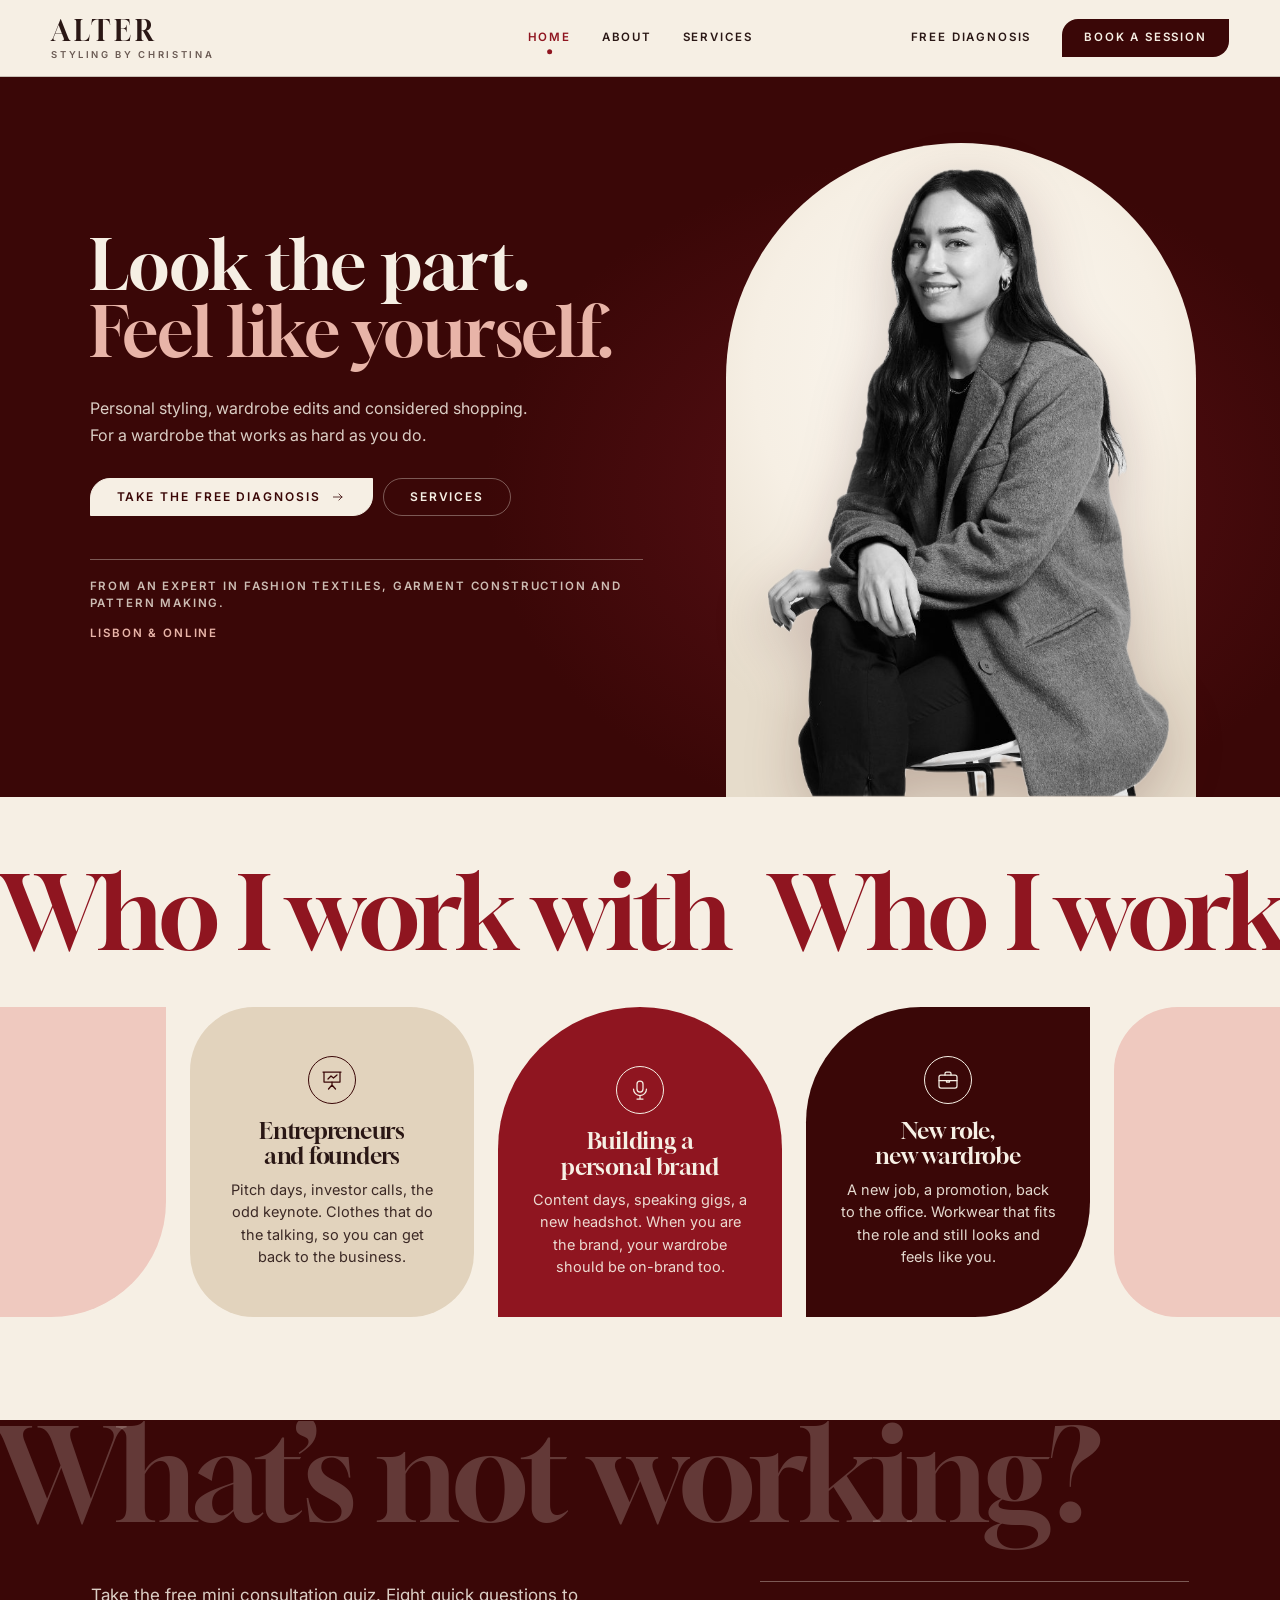
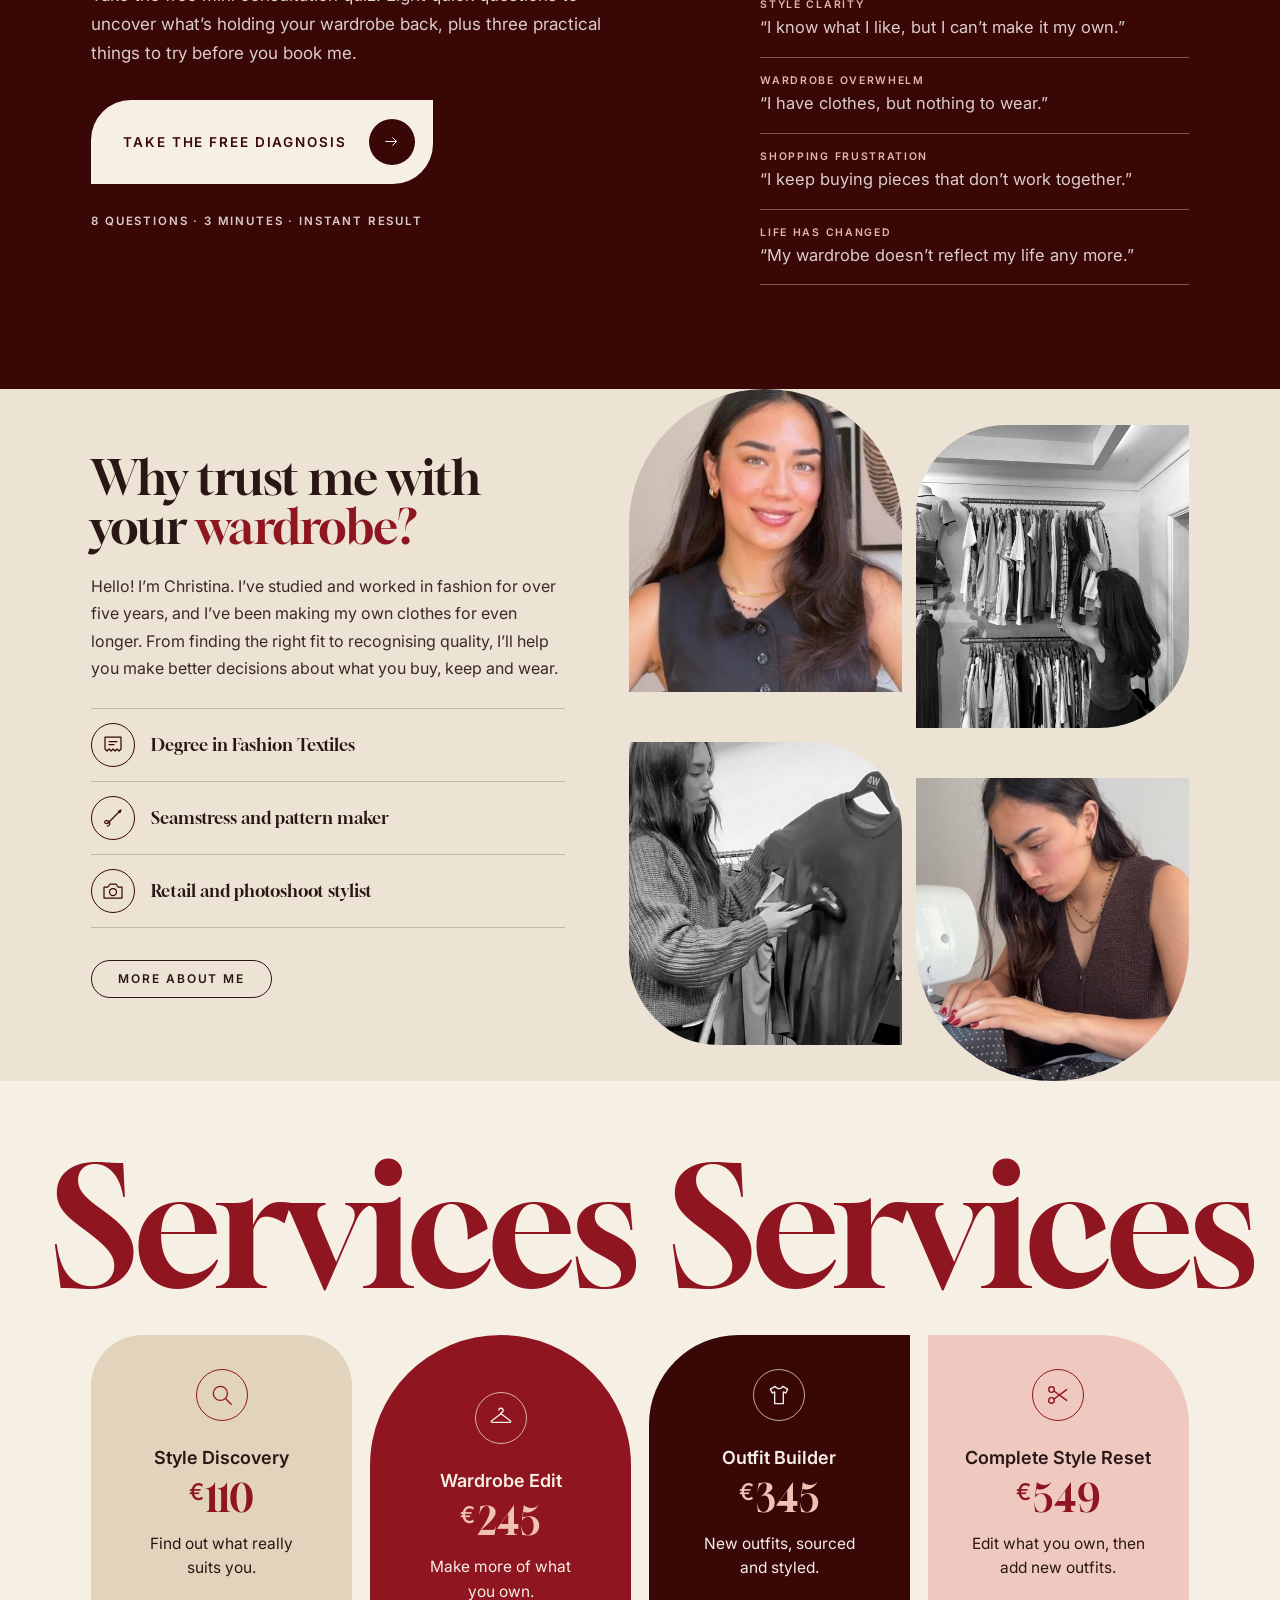
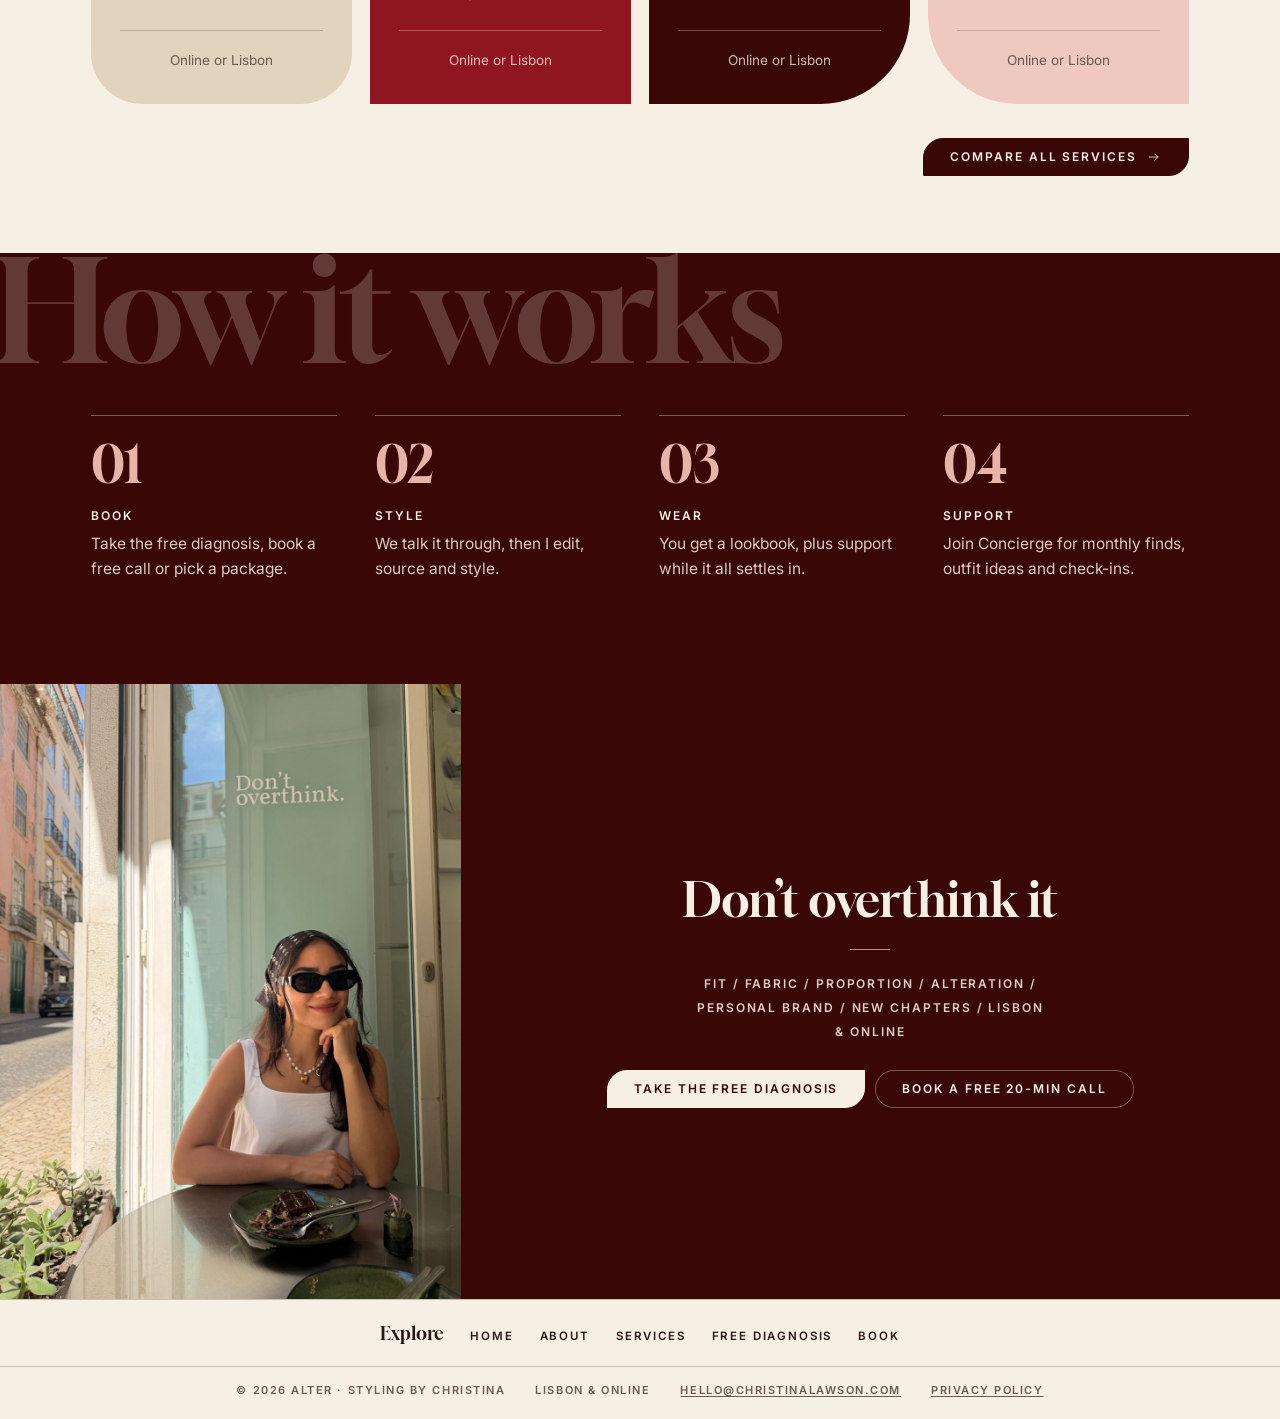
==== commit 3e91a736: "Add privacy policy New privacy page covering the booking form, intro calls, Formspree, cal.com, host" ====
--- a/index.html
+++ b/index.html
@@ -3,21 +3,37 @@
 <head>
 <meta charset="utf-8">
 <meta name="viewport" content="width=device-width, initial-scale=1">
-<title>ALTER · Personal styling by Christina</title>
-<meta name="description" content="Personal styling from someone trained in how clothes are made. Wardrobe edits, outfit building and fit advice, online and in Lisbon.">
+<title>Personal Stylist in Lisbon & Online · ALTER, Styling by Christina</title>
+<meta name="description" content="Personal stylist in Lisbon and online for men and women. Wardrobe edits, personal shopping and style advice from a fashion textiles graduate. Free style quiz.">
 <link rel="canonical" href="https://stylingbychristina.com/">
 <meta property="og:type" content="website">
 <meta property="og:site_name" content="ALTER · Styling by Christina">
-<meta property="og:title" content="ALTER · Personal styling by Christina">
-<meta property="og:description" content="Personal styling from someone trained in how clothes are made. Wardrobe edits, outfit building and fit advice, online and in Lisbon.">
+<meta property="og:title" content="Personal Stylist in Lisbon & Online · ALTER, Styling by Christina">
+<meta property="og:description" content="Personal stylist in Lisbon and online for men and women. Wardrobe edits, personal shopping and style advice from a fashion textiles graduate. Free style quiz.">
 <meta property="og:url" content="https://stylingbychristina.com/">
 <meta property="og:image" content="https://stylingbychristina.com/img/share.jpg">
 <meta name="twitter:card" content="summary_large_image">
 <link rel="preconnect" href="https://fonts.googleapis.com">
 <link rel="preconnect" href="https://fonts.gstatic.com" crossorigin>
 <link rel="stylesheet" href="https://fonts.googleapis.com/css2?family=Gloock&family=Inter:wght@400;500;600&display=swap">
-<link rel="stylesheet" href="style.css?v=235">
+<link rel="stylesheet" href="style.css?v=238">
 <link rel="icon" href="favicon.svg" type="image/svg+xml">
+<script type="application/ld+json">
+{
+  "@context": "https://schema.org",
+  "@type": "ProfessionalService",
+  "name": "ALTER · Styling by Christina",
+  "description": "Personal stylist in Lisbon and online for men and women: wardrobe edits, personal shopping and style advice.",
+  "url": "https://stylingbychristina.com/",
+  "image": "https://stylingbychristina.com/img/share.jpg",
+  "email": "hello@christinalawson.com",
+  "priceRange": "€110–€549",
+  "address": { "@type": "PostalAddress", "addressLocality": "Lisbon", "addressCountry": "PT" },
+  "areaServed": [{ "@type": "City", "name": "Lisbon" }, { "@type": "Place", "name": "Online" }],
+  "founder": { "@type": "Person", "name": "Christina Lawson", "jobTitle": "Personal Stylist" },
+  "knowsAbout": ["Personal styling", "Wardrobe editing", "Personal shopping", "Fashion textiles", "Pattern making"]
+}
+</script>
 </head>
 <body>
 <a class="skip" href="#main">Skip to content</a>
@@ -138,8 +154,8 @@
 </main>
 <footer class="footer">
   <div class="footer__row"><em>Explore</em><a href="index.html">Home</a><a href="about.html">About</a><a href="services.html">Services</a><a href="quiz.html">Free diagnosis</a><a href="book.html">Book</a></div>
-  <div class="footer__small"><span>© 2026 ALTER · Styling by Christina</span><span>Lisbon &amp; online</span><a href="mailto:hello@christinalawson.com">hello@christinalawson.com</a></div>
+  <div class="footer__small"><span>© 2026 ALTER · Styling by Christina</span><span>Lisbon &amp; online</span><a href="mailto:hello@christinalawson.com">hello@christinalawson.com</a><a href="privacy.html">Privacy policy</a></div>
 </footer>
-<script src="main.js?v=235"></script>
+<script src="main.js?v=237"></script>
 </body>
 </html>
--- a/style.css
+++ b/style.css
@@ -919,3 +919,16 @@
 .svc-hero--split .svc-hero__lead { margin: 0 0 28px; max-width: 34em; }
 .svc-hero--split .svc-hero__img { margin-top: 0; justify-self: end; max-width: 400px; }
 @media (max-width: 860px) { .svc-hero--split .svc-hero__in { grid-template-columns: 1fr; } .svc-hero--split .svc-hero__img { justify-self: start; max-width: 300px; } }
+
+/* Privacy policy */
+.legal { padding: clamp(48px, 6vw, 88px) 0; }
+.legal__in { max-width: 760px; }
+.legal h1 { margin: 0 0 8px; font-size: clamp(40px, 4.4vw, 64px); }
+.legal__date { margin: 0 0 32px; font: 600 11.5px var(--sans); letter-spacing: .16em; text-transform: uppercase; color: var(--muted); }
+.legal h2 { margin: 36px 0 12px; font-size: clamp(24px, 2.2vw, 30px); }
+.legal p, .legal li { font-size: 16px; line-height: 1.7; color: var(--text); }
+.legal ul { margin: 0 0 16px; padding-left: 20px; }
+.legal li { margin-bottom: 8px; }
+.legal a { color: var(--red); }
+.form__privacy { margin: 14px 0 0; font-size: 13px; color: var(--muted); }
+.form__privacy a { color: inherit; }
